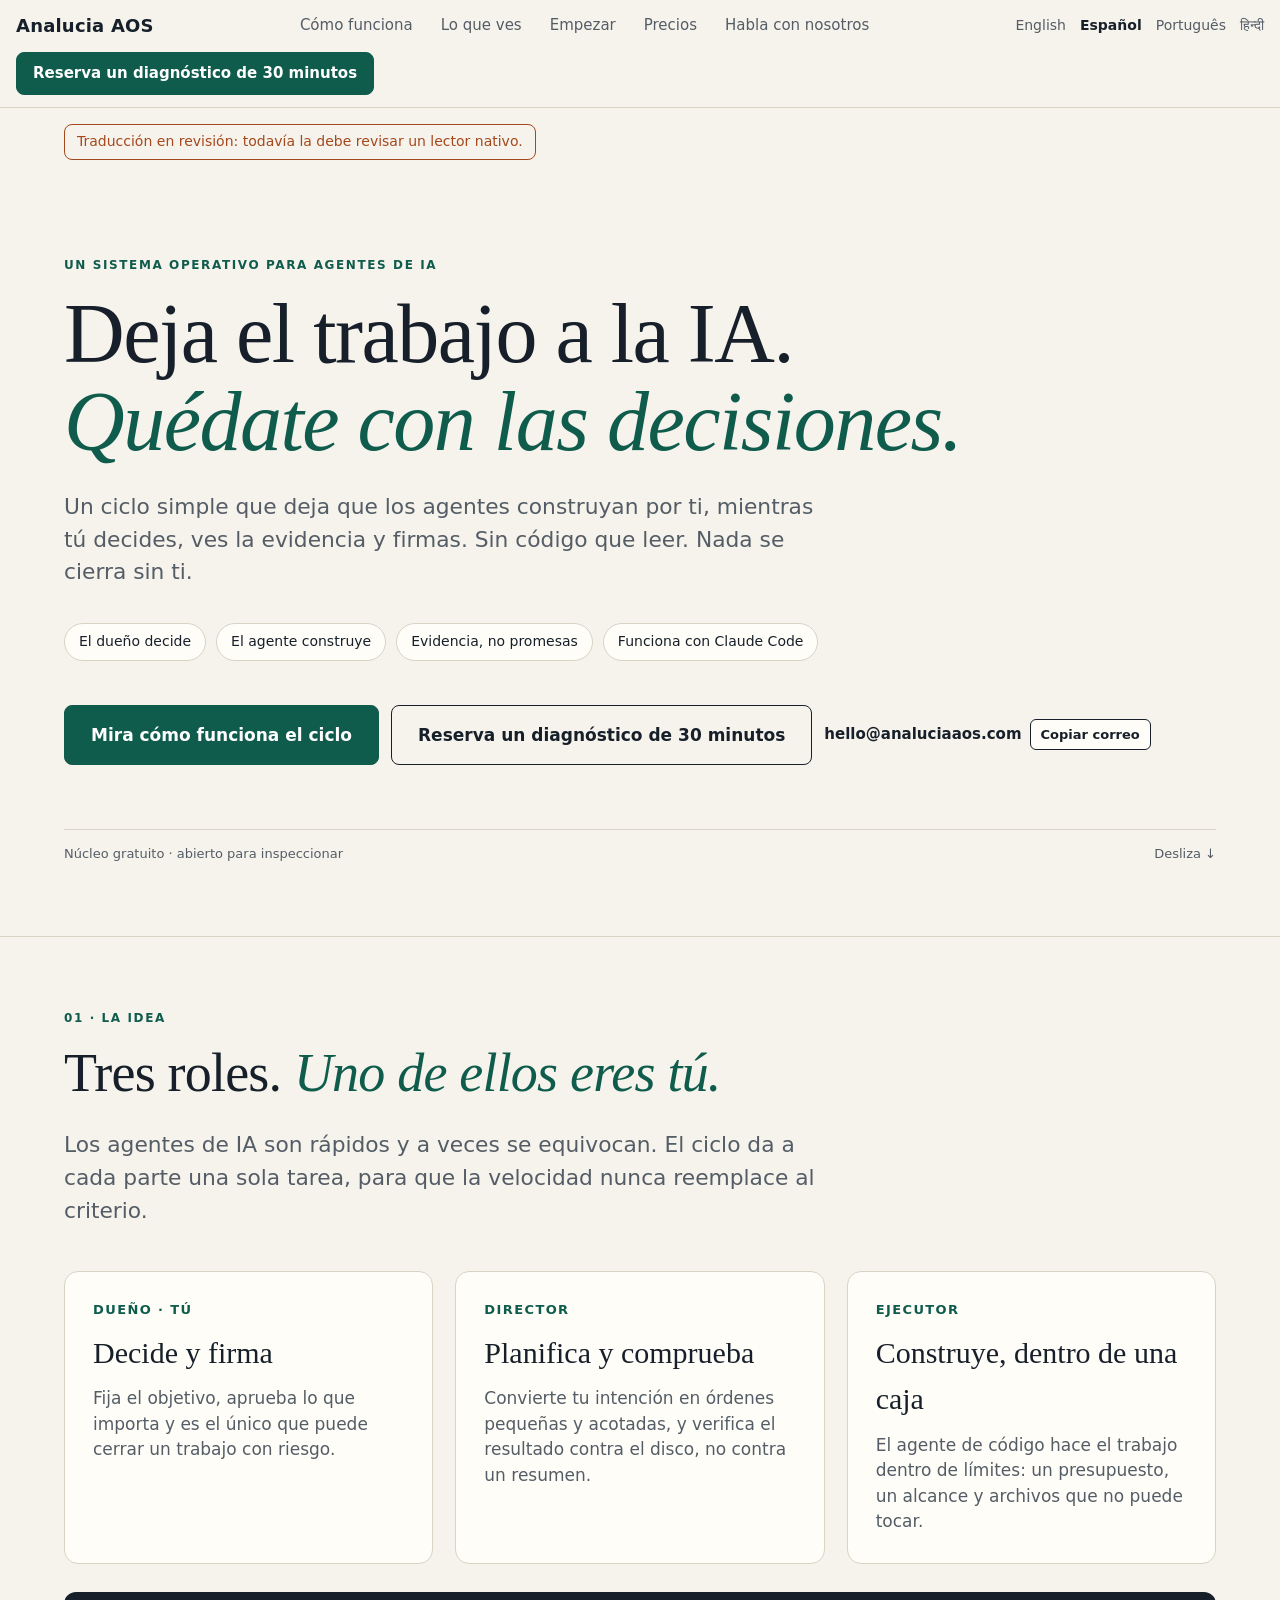
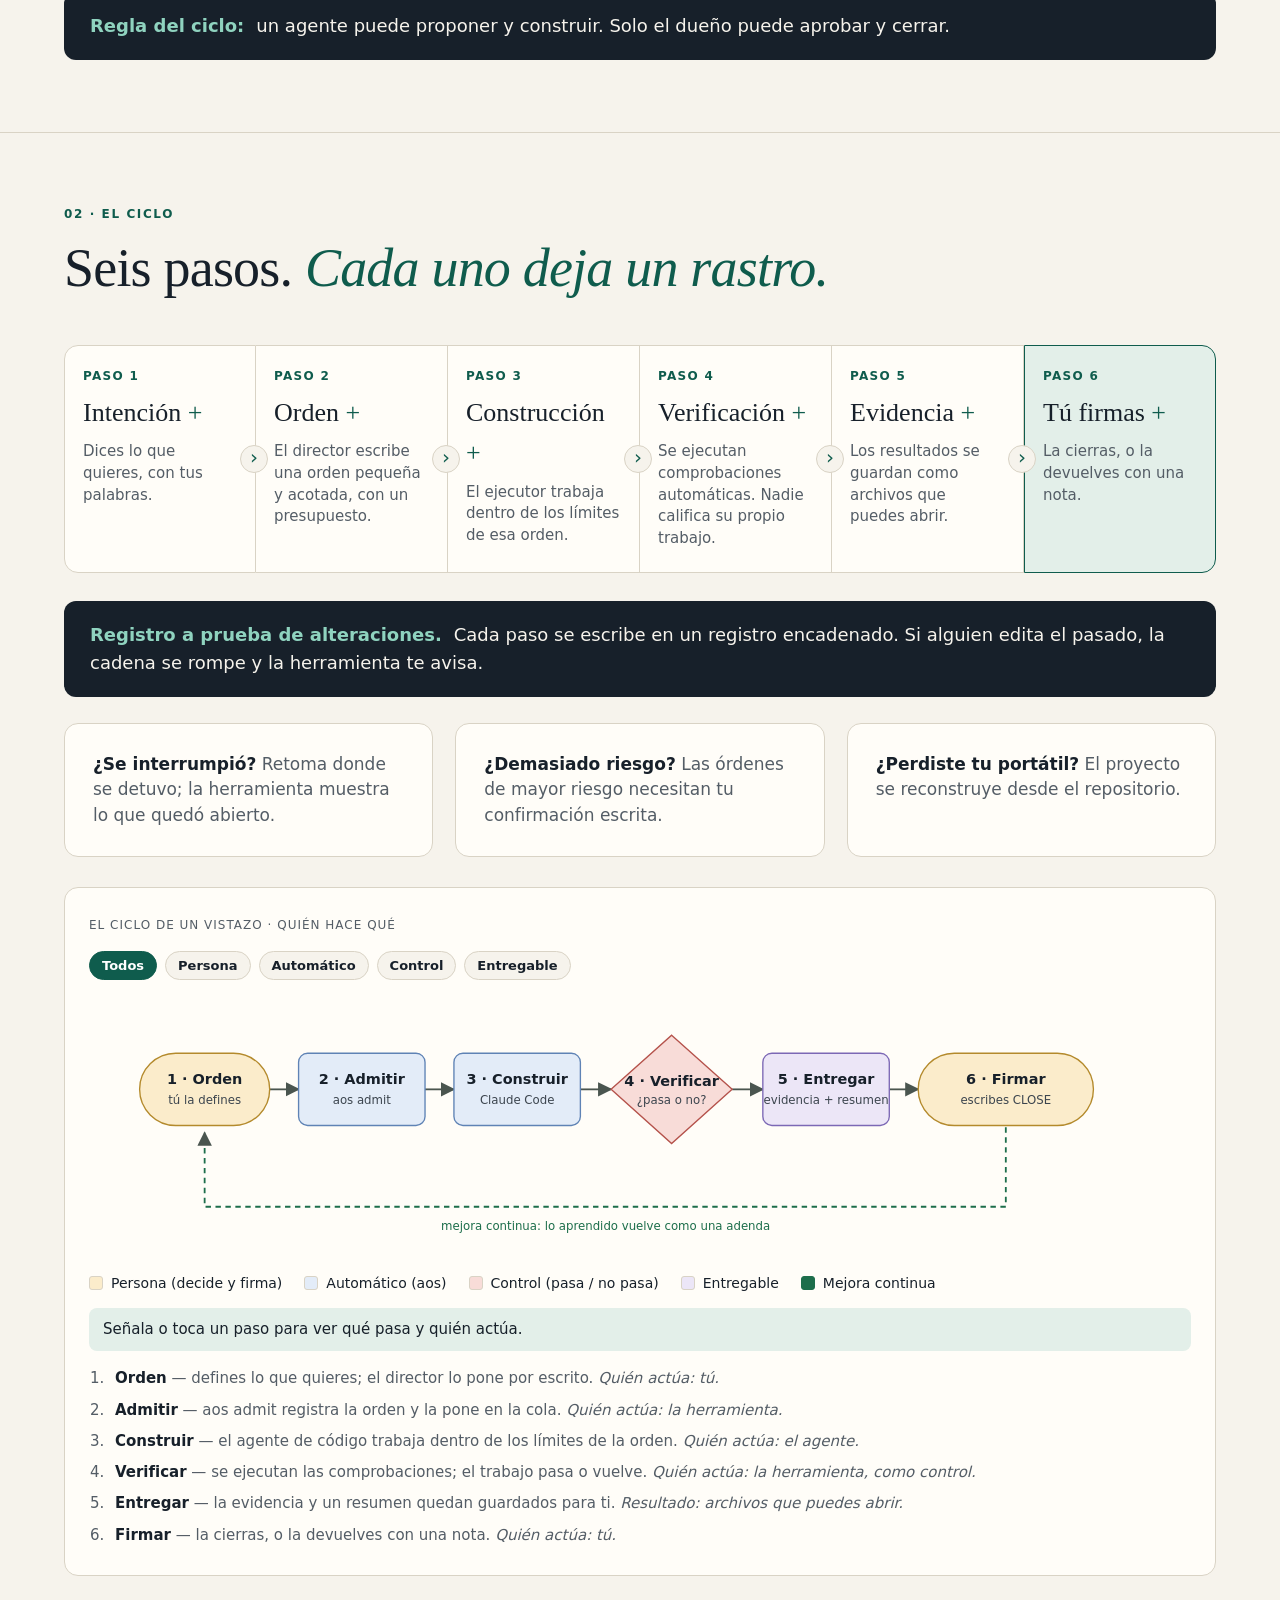
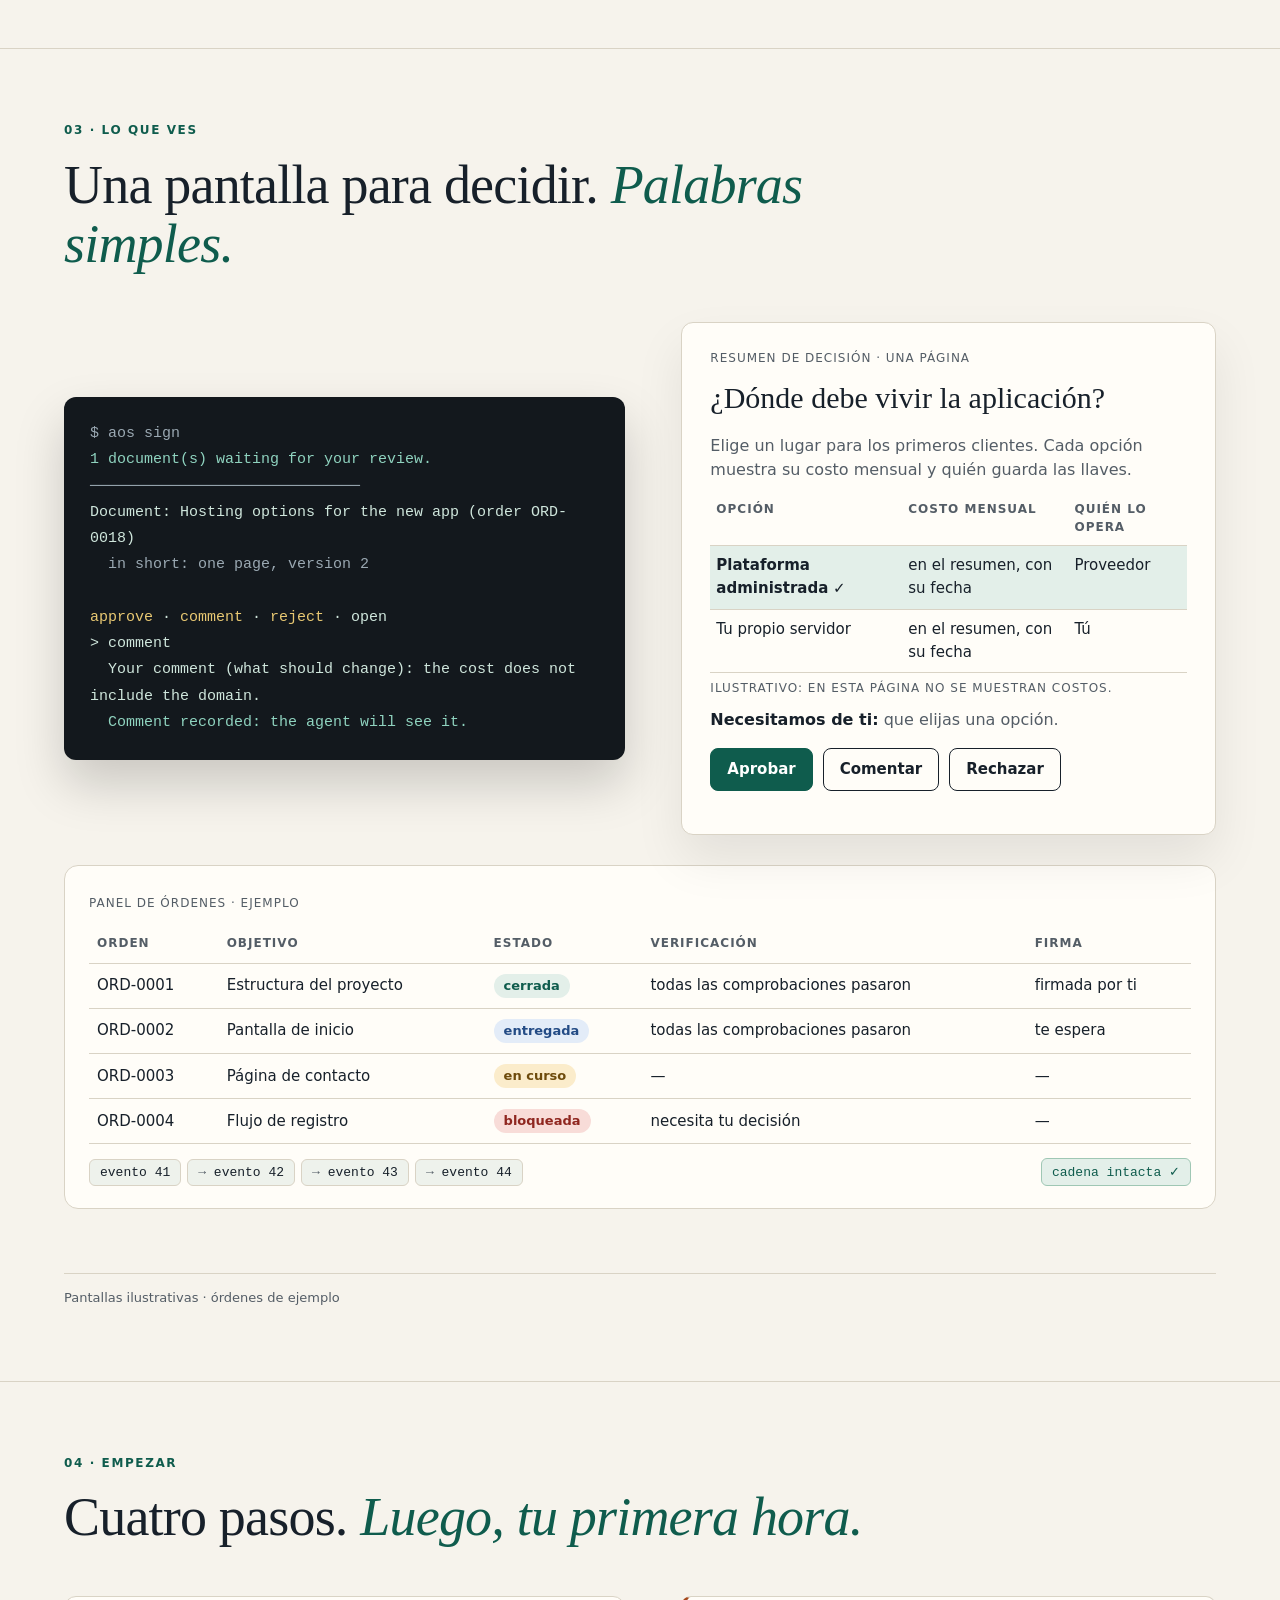
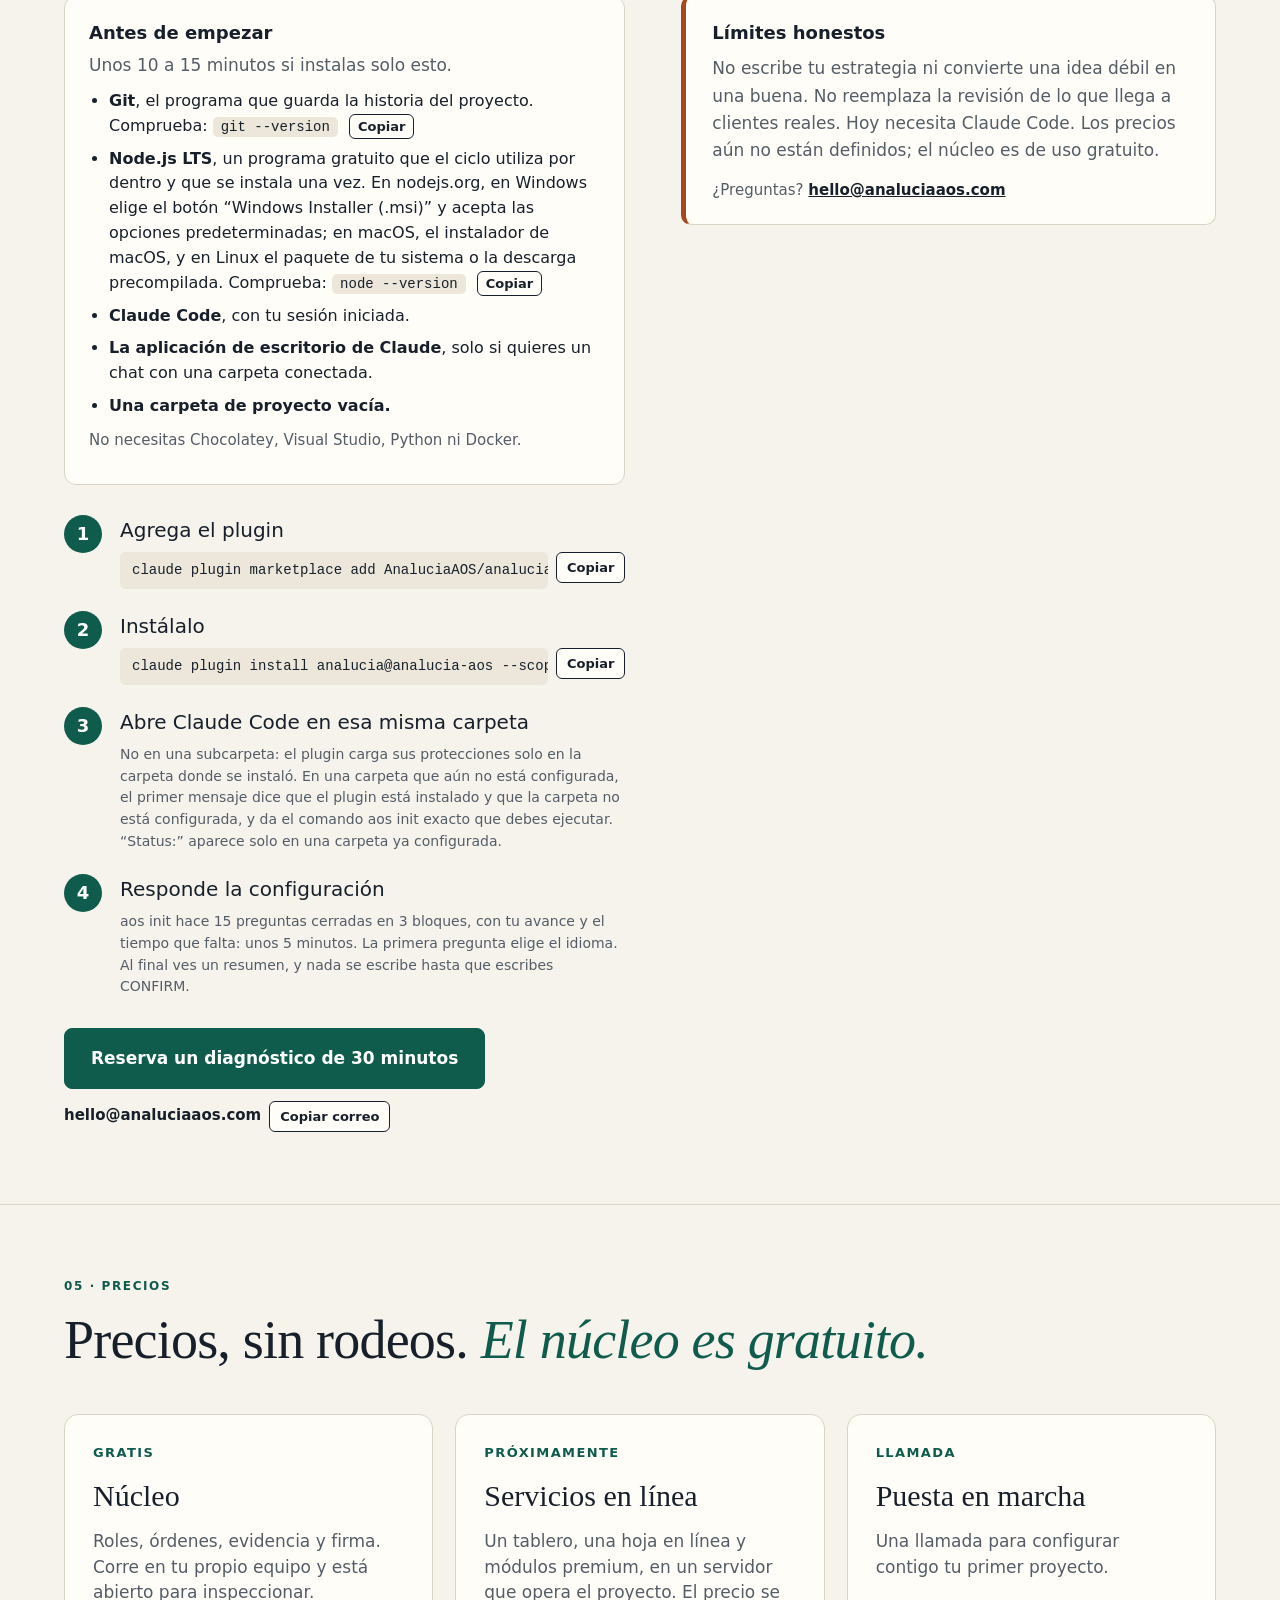
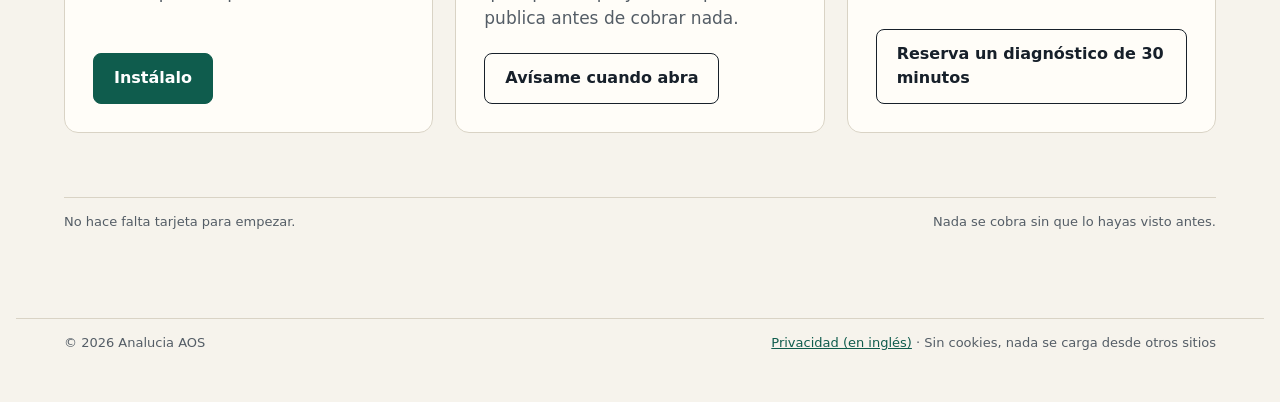
==== site/es/index.html @ d0786ebf "Analucia AOS 0.3.0: first public release" ====
<!doctype html>
<html lang="es" class="no-js">
<head>
<meta charset="utf-8">
<meta name="viewport" content="width=device-width, initial-scale=1">
<title>Deja el trabajo a la IA. Quédate con las decisiones.</title>
<meta name="description" content="Un ciclo simple que deja que los agentes de IA construyan por ti, mientras tú decides, ves la evidencia y firmas. Nada se cierra sin ti.">
<link rel="stylesheet" href="../style.css">
<link rel="alternate" hreflang="en" href="../index.html">
<link rel="alternate" hreflang="es" href="index.html">
<link rel="alternate" hreflang="pt-BR" href="../pt/index.html">
<link rel="alternate" hreflang="hi" href="../hi/index.html">
<link rel="alternate" hreflang="x-default" href="../index.html">
<script>
/* One small inline script (ORD-0026, ORD-0027): progressive enhancement only. No storage, no cookies, no requests. */
/* WhatsApp (ORD-0027 D): the number with its country code, digits only. Empty: WhatsApp is not shown. */
var WHATSAPP_NUMBER = '';
var WA_TEXT = 'Hola, me gustaría hablar sobre un diagnóstico de 30 minutos.';
var WA_ALWAYS = true; /* Spanish page: shown to every reader once a number is set */
document.documentElement.className = 'js';
document.addEventListener('DOMContentLoaded', function () {
  var $ = function (s, r) { return Array.prototype.slice.call((r || document).querySelectorAll(s)); };
  /* B. Copy buttons */
  $('[data-copy]').forEach(function (b) {
    b.hidden = false;
    b.addEventListener('click', function () {
      var code = document.getElementById(b.getAttribute('data-copy'));
      var done = function () {
        var live = document.getElementById('copy-status');
        b.textContent = 'Copiado'; live.textContent = 'Copiado: ' + code.textContent;
        setTimeout(function () { b.textContent = 'Copiar'; }, 2000);
      };
      if (navigator.clipboard && navigator.clipboard.writeText) {
        navigator.clipboard.writeText(code.textContent).then(done, function () { select(code); });
      } else { select(code); }
    });
  });
  /* ORD-0027 A. Copy the contact address */
  $('[data-copy-email]').forEach(function (b) {
    b.hidden = false;
    b.addEventListener('click', function () {
      var addr = document.getElementById(b.getAttribute('data-copy-email'));
      var done = function () {
        b.textContent = 'Copiado'; document.getElementById('copy-status').textContent = 'Copiado: ' + addr.textContent;
        setTimeout(function () { b.textContent = 'Copiar correo'; }, 2000);
      };
      if (navigator.clipboard && navigator.clipboard.writeText) {
        navigator.clipboard.writeText(addr.textContent).then(done, function () { select(addr); });
      } else { select(addr); }
    });
  });
  /* ORD-0027 D. WhatsApp link, only when a number is set (and, here, only for the two time zones checked below) */
  var wa = WHATSAPP_NUMBER.replace(/\D/g, ''), tz = '';
  try { tz = Intl.DateTimeFormat().resolvedOptions().timeZone || ''; } catch (e) { tz = ''; }
  if (wa && (WA_ALWAYS || tz === 'Asia/Kolkata' || tz === 'Asia/Calcutta')) {
    $('[data-contact]').forEach(function (box) {
      var a = document.createElement('a');
      a.className = 'btn o'; a.target = '_blank'; a.rel = 'noopener';
      a.href = 'https://wa.me/' + wa + '?text=' + encodeURIComponent(WA_TEXT);
      a.textContent = 'Hablar por WhatsApp';
      box.appendChild(a);
    });
  }
  function select(el) { var r = document.createRange(); r.selectNodeContents(el); var s = getSelection(); s.removeAllRanges(); s.addRange(r); }
  /* C. Loop steps open their example */
  $('.step-toggle').forEach(function (t) {
    var ex = document.getElementById(t.getAttribute('aria-controls'));
    t.setAttribute('aria-expanded', 'false'); ex.hidden = true;
    t.addEventListener('click', function () {
      var open = t.getAttribute('aria-expanded') !== 'true';
      t.setAttribute('aria-expanded', String(open)); ex.hidden = !open;
    });
  });
  /* D. The nav link of the section in view */
  if ('IntersectionObserver' in window) {
    var links = $('.nav ul a[href^="#"]');
    var io = new IntersectionObserver(function (es) {
      es.forEach(function (e) {
        if (!e.isIntersecting) return;
        links.forEach(function (a) {
          var on = a.getAttribute('href') === '#' + e.target.getAttribute('data-nav');
          a.classList.toggle('is-active', on);
          if (on) a.setAttribute('aria-current', 'true'); else a.removeAttribute('aria-current');
        });
      });
    }, { rootMargin: '-45% 0px -50% 0px' });
    $('[data-nav]').forEach(function (s) { io.observe(s); });
  }
  /* H. The loop diagram: highlight a step, filter by who acts */
  var info = document.getElementById('flow-info');
  var show = function (id) {
    $('[data-step]').forEach(function (n) { n.classList.toggle('is-on', n.getAttribute('data-step') === id); });
    var li = document.querySelector('#flow-list [data-step="' + id + '"]');
    if (li) info.textContent = li.textContent;
  };
  $('.flow [data-step]').forEach(function (g) {
    g.setAttribute('tabindex', '0'); g.setAttribute('role', 'button');
    var id = g.getAttribute('data-step');
    g.addEventListener('mouseenter', function () { show(id); });
    g.addEventListener('focus', function () { show(id); });
    g.addEventListener('click', function () { show(id); });
  });
  $('[data-filter]').forEach(function (b) {
    b.hidden = false;
    b.addEventListener('click', function () {
      var who = b.getAttribute('data-filter');
      $('[data-filter]').forEach(function (x) { x.setAttribute('aria-pressed', String(x === b)); });
      $('[data-actor]').forEach(function (n) { n.classList.toggle('is-dim', who !== 'all' && n.getAttribute('data-actor') !== who); });
    });
  });
});
</script>
</head>
<body>
<a class="skip" href="#main">Saltar al contenido</a>
<header class="topbar">
  <div class="wrap nav">
    <a class="logo" href="#top"><span class="name"></span></a>
    <nav aria-label="Secciones">
      <ul>
        <li><a href="#how">Cómo funciona</a></li>
        <li><a href="#see">Lo que ves</a></li>
        <li><a href="#start">Empezar</a></li>
        <li><a href="#pricing">Precios</a></li>
        <li><a href="#talk">Habla con nosotros</a></li>
      </ul>
    </nav>
    <nav class="langs" aria-label="Idioma">
      <ul>
        <li><a href="../index.html" hreflang="en" lang="en">English</a></li>
        <li><a href="index.html" hreflang="es" lang="es" aria-current="page">Español</a></li>
        <li><a href="../pt/index.html" hreflang="pt-BR" lang="pt-BR">Português</a></li>
        <li><a href="../hi/index.html" hreflang="hi" lang="hi">हिन्दी</a></li>
      </ul>
    </nav>
    <a class="btn btn-sm cta-top" href="mailto:hello@analuciaaos.com?subject=30-minute%20diagnostic">Reserva un diagnóstico de 30 minutos</a>
  </div>
</header>
<p class="wrap transnote" id="translation-note" role="note"><span>Traducción en revisión: todavía la debe revisar un lector nativo.</span></p>

<main id="main">
  <section class="view hero" id="top" data-nav="top" aria-labelledby="h-top">
    <div class="wrap">
      <p class="tag">Un sistema operativo para agentes de IA</p>
      <h1 id="h-top">Deja el trabajo a la IA.<br><em>Quédate con las decisiones.</em></h1>
      <p class="lead">Un ciclo simple que deja que los agentes construyan por ti, mientras tú decides, ves la evidencia y firmas. Sin código que leer. Nada se cierra sin ti.</p>
      <ul class="pills" aria-label="En resumen">
        <li>El dueño decide</li>
        <li>El agente construye</li>
        <li>Evidencia, no promesas</li>
        <li>Funciona con Claude Code</li>
      </ul>
      <div class="actions" data-contact>
        <a class="btn" href="#loop">Mira cómo funciona el ciclo</a>
        <a class="btn o" href="mailto:hello@analuciaaos.com?subject=30-minute%20diagnostic">Reserva un diagnóstico de 30 minutos</a>
        <span class="mailcopy"><span class="addr" id="addr-top">hello@analuciaaos.com</span> <button type="button" class="copy" data-copy-email="addr-top" hidden>Copiar correo</button></span>
      </div>
      <p class="note"><span>Núcleo gratuito · abierto para inspeccionar</span><span aria-hidden="true">Desliza ↓</span></p>
    </div>
  </section>

  <section class="view" id="how" data-nav="how" aria-labelledby="h-how">
    <div class="wrap">
      <p class="tag">01 · La idea</p>
      <h2 id="h-how">Tres roles. <em>Uno de ellos eres tú.</em></h2>
      <p class="lead">Los agentes de IA son rápidos y a veces se equivocan. El ciclo da a cada parte una sola tarea, para que la velocidad nunca reemplace al criterio.</p>
      <ul class="cards">
        <li class="card"><p class="n">Dueño · tú</p><h3>Decide y firma</h3><p>Fija el objetivo, aprueba lo que importa y es el único que puede cerrar un trabajo con riesgo.</p></li>
        <li class="card"><p class="n">Director</p><h3>Planifica y comprueba</h3><p>Convierte tu intención en órdenes pequeñas y acotadas, y verifica el resultado contra el disco, no contra un resumen.</p></li>
        <li class="card"><p class="n">Ejecutor</p><h3>Construye, dentro de una caja</h3><p>El agente de código hace el trabajo dentro de límites: un presupuesto, un alcance y archivos que no puede tocar.</p></li>
      </ul>
      <p class="band"><strong>Regla del ciclo:</strong>un agente puede proponer y construir. Solo el dueño puede aprobar y cerrar.</p>
    </div>
  </section>

  <section class="view" id="loop" data-nav="how" aria-labelledby="h-loop">
    <div class="wrap">
      <p class="tag">02 · El ciclo</p>
      <h2 id="h-loop">Seis pasos. <em>Cada uno deja un rastro.</em></h2>
      <ol class="steps">
        <li><p class="k">Paso 1</p><h3><button class="step-toggle" type="button" aria-controls="ex-1" aria-expanded="true">Intención</button></h3><p>Dices lo que quieres, con tus palabras.</p><p class="example" id="ex-1">Por ejemplo, escribes “agrega una página de contacto”. Por ahora no se necesita nada más de ti.</p></li>
        <li><p class="k">Paso 2</p><h3><button class="step-toggle" type="button" aria-controls="ex-2" aria-expanded="true">Orden</button></h3><p>El director escribe una orden pequeña y acotada, con un presupuesto.</p><p class="example" id="ex-2">La orden indica su presupuesto en minutos e intentos, su nivel de riesgo y las comprobaciones que demostrarán que está hecha.</p></li>
        <li><p class="k">Paso 3</p><h3><button class="step-toggle" type="button" aria-controls="ex-3" aria-expanded="true">Construcción</button></h3><p>El ejecutor trabaja dentro de los límites de esa orden.</p><p class="example" id="ex-3">Si el agente intenta editar una orden o sus comprobaciones, la herramienta bloquea el cambio antes de que ocurra, siempre que el plugin esté activo en la carpeta del proyecto.</p></li>
        <li><p class="k">Paso 4</p><h3><button class="step-toggle" type="button" aria-controls="ex-4" aria-expanded="true">Verificación</button></h3><p>Se ejecutan comprobaciones automáticas. Nadie califica su propio trabajo.</p><p class="example" id="ex-4">Las comprobaciones las escribió el director, no el agente; una orden de riesgo alto las ejecuta dos veces.</p></li>
        <li><p class="k">Paso 5</p><h3><button class="step-toggle" type="button" aria-controls="ex-5" aria-expanded="true">Evidencia</button></h3><p>Los resultados se guardan como archivos que puedes abrir.</p><p class="example" id="ex-5">El informe guarda la salida original de cada comprobación, junto a la orden a la que pertenece.</p></li>
        <li><p class="k">Paso 6</p><h3><button class="step-toggle" type="button" aria-controls="ex-6" aria-expanded="true">Tú firmas</button></h3><p>La cierras, o la devuelves con una nota.</p><p class="example" id="ex-6">Escribes CLOSE para el trabajo que pasó, o comentas un documento; tu nota le llega al agente.</p></li>
      </ol>
      <p class="band"><strong>Registro a prueba de alteraciones.</strong>Cada paso se escribe en un registro encadenado. Si alguien edita el pasado, la cadena se rompe y la herramienta te avisa.</p>
      <ul class="cards small">
        <li class="card"><p><strong>¿Se interrumpió?</strong> Retoma donde se detuvo; la herramienta muestra lo que quedó abierto.</p></li>
        <li class="card"><p><strong>¿Demasiado riesgo?</strong> Las órdenes de mayor riesgo necesitan tu confirmación escrita.</p></li>
        <li class="card"><p><strong>¿Perdiste tu portátil?</strong> El proyecto se reconstruye desde el repositorio.</p></li>
      </ul>

      <figure class="panel" aria-labelledby="flow-title">
        <figcaption><span class="kicker" id="flow-title">El ciclo de un vistazo · quién hace qué</span></figcaption>
        <div class="filters" role="group" aria-label="Mostrar los pasos según quién actúa">
          <button type="button" data-filter="all" aria-pressed="true" hidden>Todos</button>
          <button type="button" data-filter="person" aria-pressed="false" hidden>Persona</button>
          <button type="button" data-filter="auto" aria-pressed="false" hidden>Automático</button>
          <button type="button" data-filter="gate" aria-pressed="false" hidden>Control</button>
          <button type="button" data-filter="deliverable" aria-pressed="false" hidden>Entregable</button>
        </div>
        <div class="flow-scroll">
          <svg class="flow" viewBox="0 0 1220 300" role="img" aria-labelledby="flow-svg-t flow-svg-d" focusable="false">
            <title id="flow-svg-t">El flujo del ciclo</title>
            <desc id="flow-svg-d">Orden, admisión, construcción, verificación, entrega, firma, y un retorno punteado de la firma a la orden para la mejora continua.</desc>
            <defs><marker id="arr" viewBox="0 0 10 10" refX="9" refY="5" markerWidth="8" markerHeight="8" orient="auto"><path d="M0 0L10 5L0 10z" class="ar"/></marker></defs>
            <g class="edges">
              <path d="M200 110H232"/><path d="M372 110H404"/><path d="M544 110H578"/><path d="M712 110H746"/><path d="M886 110H918"/>
              <path class="loopback" d="M1015 152V240H128V158"/>
            </g>
            <g data-step="order" data-actor="person"><rect class="n person" x="56" y="70" width="144" height="80" rx="40"/><text x="128" y="104" class="t">1 · Orden</text><text x="128" y="126" class="s">tú la defines</text></g>
            <g data-step="admit" data-actor="auto"><rect class="n auto" x="232" y="70" width="140" height="80" rx="10"/><text x="302" y="104" class="t">2 · Admitir</text><text x="302" y="126" class="s">aos admit</text></g>
            <g data-step="build" data-actor="auto"><rect class="n auto" x="404" y="70" width="140" height="80" rx="10"/><text x="474" y="104" class="t">3 · Construir</text><text x="474" y="126" class="s">Claude Code</text></g>
            <g data-step="verify" data-actor="gate"><path class="n gate" d="M645 50L712 110L645 170L578 110z"/><text x="645" y="106" class="t">4 · Verificar</text><text x="645" y="126" class="s">¿pasa o no?</text></g>
            <g data-step="deliver" data-actor="deliverable"><rect class="n deliverable" x="746" y="70" width="140" height="80" rx="10"/><text x="816" y="104" class="t">5 · Entregar</text><text x="816" y="126" class="s">evidencia + resumen</text></g>
            <g data-step="sign" data-actor="person"><rect class="n person" x="918" y="70" width="194" height="80" rx="40"/><text x="1015" y="104" class="t">6 · Firmar</text><text x="1015" y="126" class="s">escribes CLOSE</text></g>
            <text x="572" y="266" class="s improve">mejora continua: lo aprendido vuelve como una adenda</text>
          </svg>
        </div>
        <ul class="legend" aria-label="Leyenda">
          <li><i class="sw person"></i>Persona (decide y firma)</li>
          <li><i class="sw auto"></i>Automático (aos)</li>
          <li><i class="sw gate"></i>Control (pasa / no pasa)</li>
          <li><i class="sw deliverable"></i>Entregable</li>
          <li><i class="sw improve"></i>Mejora continua</li>
        </ul>
        <p class="flow-info" id="flow-info" aria-live="polite">Señala o toca un paso para ver qué pasa y quién actúa.</p>
        <ol class="flow-list" id="flow-list">
          <li data-step="order" data-actor="person"><strong>Orden</strong> — defines lo que quieres; el director lo pone por escrito. <em>Quién actúa: tú.</em></li>
          <li data-step="admit" data-actor="auto"><strong>Admitir</strong> — aos admit registra la orden y la pone en la cola. <em>Quién actúa: la herramienta.</em></li>
          <li data-step="build" data-actor="auto"><strong>Construir</strong> — el agente de código trabaja dentro de los límites de la orden. <em>Quién actúa: el agente.</em></li>
          <li data-step="verify" data-actor="gate"><strong>Verificar</strong> — se ejecutan las comprobaciones; el trabajo pasa o vuelve. <em>Quién actúa: la herramienta, como control.</em></li>
          <li data-step="deliver" data-actor="deliverable"><strong>Entregar</strong> — la evidencia y un resumen quedan guardados para ti. <em>Resultado: archivos que puedes abrir.</em></li>
          <li data-step="sign" data-actor="person"><strong>Firmar</strong> — la cierras, o la devuelves con una nota. <em>Quién actúa: tú.</em></li>
        </ol>
      </figure>
    </div>
  </section>

  <section class="view" id="see" data-nav="see" aria-labelledby="h-see">
    <div class="wrap">
      <p class="tag">03 · Lo que ves</p>
      <h2 id="h-see">Una pantalla para decidir. <em>Palabras simples.</em></h2>
      <div class="two">
        <pre class="term" aria-label="Ejemplo de la pantalla de firma en una terminal"><span class="d">$ aos sign</span>
<span class="g">1 document(s) waiting for your review.</span>
<span class="d">──────────────────────────────</span>
Document: Hosting options for the new app (order ORD-0018)
<span class="d">  in short: one page, version 2</span>

<span class="y">approve</span> · <span class="y">comment</span> · <span class="y">reject</span> · open
&gt; comment
  Your comment (what should change): the cost does not include the domain.
<span class="g">  Comment recorded: the agent will see it.</span></pre>
        <div class="doc">
          <p class="kicker">Resumen de decisión · una página</p>
          <h3>¿Dónde debe vivir la aplicación?</h3>
          <p>Elige un lugar para los primeros clientes. Cada opción muestra su costo mensual y quién guarda las llaves.</p>
          <table>
            <caption class="kicker">Ilustrativo: en esta página no se muestran costos.</caption>
            <thead><tr><th scope="col">Opción</th><th scope="col">Costo mensual</th><th scope="col">Quién lo opera</th></tr></thead>
            <tbody>
              <tr class="rec"><td><strong>Plataforma administrada</strong> <span aria-label="recomendada">✓</span></td><td>en el resumen, con su fecha</td><td>Proveedor</td></tr>
              <tr><td>Tu propio servidor</td><td>en el resumen, con su fecha</td><td>Tú</td></tr>
            </tbody>
          </table>
          <p><strong>Necesitamos de ti:</strong> que elijas una opción.</p>
          <ul class="choices" aria-label="Tus opciones"><li class="a">Aprobar</li><li>Comentar</li><li>Rechazar</li></ul>
        </div>
      </div>

      <figure class="panel orders" aria-labelledby="orders-title">
        <figcaption><span class="kicker" id="orders-title">Panel de órdenes · Ejemplo</span></figcaption>
        <div class="table-scroll">
          <table class="orders-table">
            <thead><tr><th scope="col">Orden</th><th scope="col">Objetivo</th><th scope="col">Estado</th><th scope="col">Verificación</th><th scope="col">Firma</th></tr></thead>
            <tbody>
              <tr><td>ORD-0001</td><td>Estructura del proyecto</td><td><span class="st closed">cerrada</span></td><td>todas las comprobaciones pasaron</td><td>firmada por ti</td></tr>
              <tr><td>ORD-0002</td><td>Pantalla de inicio</td><td><span class="st delivered">entregada</span></td><td>todas las comprobaciones pasaron</td><td>te espera</td></tr>
              <tr><td>ORD-0003</td><td>Página de contacto</td><td><span class="st running">en curso</span></td><td>—</td><td>—</td></tr>
              <tr><td>ORD-0004</td><td>Flujo de registro</td><td><span class="st blocked">bloqueada</span></td><td>necesita tu decisión</td><td>—</td></tr>
            </tbody>
          </table>
        </div>
        <div class="chain" aria-label="Cadena de eventos (ejemplo)">
          <ol><li>evento</li><li>evento</li><li>evento</li><li>evento</li></ol>
          <span class="intact">cadena intacta ✓</span>
        </div>
      </figure>
      <p class="note"><span>Pantallas ilustrativas · órdenes de ejemplo</span></p>
    </div>
  </section>

  <section class="view" id="start" data-nav="start" aria-labelledby="h-start">
    <div class="wrap">
      <p class="tag">04 · Empezar</p>
      <h2 id="h-start">Cuatro pasos. <em>Luego, tu primera hora.</em></h2>
      <div class="two" style="align-items:start">
        <div>
          <div class="before" aria-labelledby="h-before">
            <h3 id="h-before">Antes de empezar</h3>
            <p>Unos 10 a 15 minutos si instalas solo esto.</p>
            <ul>
              <li><strong>Git</strong>, el programa que guarda la historia del proyecto. Comprueba: <code id="c-git">git --version</code> <button type="button" class="copy" data-copy="c-git" hidden>Copiar</button></li>
              <li><strong>Node.js LTS</strong>, un programa gratuito que el ciclo utiliza por dentro y que se instala una vez. En nodejs.org, en Windows elige el botón “Windows Installer (.msi)” y acepta las opciones predeterminadas; en macOS, el instalador de macOS, y en Linux el paquete de tu sistema o la descarga precompilada. Comprueba: <code id="c-node">node --version</code> <button type="button" class="copy" data-copy="c-node" hidden>Copiar</button></li>
              <li><strong>Claude Code</strong>, con tu sesión iniciada.</li>
              <li><strong>La aplicación de escritorio de Claude</strong>, solo si quieres un chat con una carpeta conectada.</li>
              <li><strong>Una carpeta de proyecto vacía.</strong></li>
            </ul>
            <p class="small">No necesitas Chocolatey, Visual Studio, Python ni Docker.</p>
          </div>
          <ol class="start">
            <li><div>Agrega el plugin<span class="cmd"><code id="c-add">claude plugin marketplace add AnaluciaAOS/analucia-aos</code><button type="button" class="copy" data-copy="c-add" hidden>Copiar</button></span></div></li>
            <li><div>Instálalo<span class="cmd"><code id="c-install">claude plugin install analucia@analucia-aos --scope project</code><button type="button" class="copy" data-copy="c-install" hidden>Copiar</button></span></div></li>
            <li><div>Abre Claude Code en esa misma carpeta<span class="hint">No en una subcarpeta: el plugin carga sus protecciones solo en la carpeta donde se instaló. En una carpeta que aún no está configurada, el primer mensaje dice que el plugin está instalado y que la carpeta no está configurada, y da el comando aos init exacto que debes ejecutar. “Status:” aparece solo en una carpeta ya configurada.</span></div></li>
            <li><div>Responde la configuración<span class="hint">aos init hace 15 preguntas cerradas en 3 bloques, con tu avance y el tiempo que falta: unos 5 minutos. La primera pregunta elige el idioma. Al final ves un resumen, y nada se escribe hasta que escribes CONFIRM.</span></div></li>
          </ol>
          <p class="sr-only" id="copy-status" aria-live="polite"></p>
          <div class="actions" data-contact style="margin-top:30px"><a class="btn" href="mailto:hello@analuciaaos.com?subject=30-minute%20diagnostic">Reserva un diagnóstico de 30 minutos</a>
            <span class="mailcopy"><span class="addr" id="addr-start">hello@analuciaaos.com</span> <button type="button" class="copy" data-copy-email="addr-start" hidden>Copiar correo</button></span></div>
        </div>
        <aside class="lim" id="talk" data-nav="talk" aria-labelledby="h-lim">
          <h3 id="h-lim">Límites honestos</h3>
          <p>No escribe tu estrategia ni convierte una idea débil en una buena. No reemplaza la revisión de lo que llega a clientes reales. Hoy necesita Claude Code. Los precios aún no están definidos; el núcleo es de uso gratuito.</p>
          <p class="contact">¿Preguntas? <a href="mailto:hello@analuciaaos.com">hello@analuciaaos.com</a></p>
        </aside>
      </div>
    </div>
  </section>
  <section class="view" id="pricing" data-nav="pricing" aria-labelledby="h-pricing">
    <div class="wrap">
      <p class="tag">05 · Precios</p>
      <h2 id="h-pricing">Precios, sin rodeos. <em>El núcleo es gratuito.</em></h2>
      <ul class="cards pricing">
        <li class="card"><p class="n">Gratis</p><h3>Núcleo</h3><p>Roles, órdenes, evidencia y firma. Corre en tu propio equipo y está abierto para inspeccionar.</p><a class="btn" href="#start">Instálalo</a></li>
        <li class="card"><p class="n">Próximamente</p><h3>Servicios en línea</h3><p>Un tablero, una hoja en línea y módulos premium, en un servidor que opera el proyecto. El precio se publica antes de cobrar nada.</p><a class="btn o" href="mailto:hello@analuciaaos.com?subject=Online%20services">Avísame cuando abra</a></li>
        <li class="card"><p class="n">Llamada</p><h3>Puesta en marcha</h3><p>Una llamada para configurar contigo tu primer proyecto.</p><a class="btn o" href="mailto:hello@analuciaaos.com?subject=30-minute%20diagnostic">Reserva un diagnóstico de 30 minutos</a></li>
      </ul>
      <p class="note"><span>No hace falta tarjeta para empezar.</span><span>Nada se cobra sin que lo hayas visto antes.</span></p>
    </div>
  </section>
</main>

<footer>
  <div class="wrap">
    <span>© 2026 <span class="name"></span></span>
    <span><a href="../privacy.html" hreflang="en">Privacidad (en inglés)</a> · Sin cookies, nada se carga desde otros sitios</span>
  </div>
</footer>

<div class="cta-bar"><a class="btn" href="mailto:hello@analuciaaos.com?subject=30-minute%20diagnostic">Reserva un diagnóstico de 30 minutos</a></div>
</body>
</html>
---- site/style.css ----
/* The product name lives only here: change --product-name and every page follows (the display name, ORD-0026). */
:root {
  --product-name: "Analucia AOS";
  --bg: #f6f3ec;
  --ink: #17202a;
  --mut: #545d66;
  --line: #d9d3c5;
  --acc: #0f5c4d;
  --accbg: #e3efe9;
  --card: #fffdf8;
  --warn: #a5481c;
  --term: #13181d;
  --serif: "Iowan Old Style", "Palatino Linotype", Palatino, Georgia, "Times New Roman", serif;
  --sans: system-ui, -apple-system, "Segoe UI", Roboto, "Helvetica Neue", Arial, sans-serif;
  --mono: ui-monospace, "Cascadia Mono", "SF Mono", Consolas, "Liberation Mono", monospace;
  color-scheme: light;
}
.name::before { content: var(--product-name); }

* { box-sizing: border-box; }
html { scroll-behavior: smooth; -webkit-text-size-adjust: 100%; }
body { margin: 0; background: var(--bg); color: var(--ink); font: 17px/1.55 var(--sans); }
a { color: var(--acc); }
a:focus-visible, .btn:focus-visible { outline: 3px solid var(--acc); outline-offset: 3px; border-radius: 4px; }
.skip { position: absolute; left: -999px; top: 8px; background: var(--ink); color: #fff; padding: 8px 14px; border-radius: 6px; z-index: 10; }
.skip:focus { left: 16px; }

.wrap { max-width: 1248px; margin: 0 auto; padding: 0 16px; }
@media (min-width: 900px) { .wrap { padding: 0 48px; } }
@media (min-width: 1300px) { .wrap { padding: 0; } }

/* Navigation */
.nav { display: flex; justify-content: space-between; align-items: center; flex-wrap: wrap; gap: 12px 28px; padding: 24px 0 0; font-size: 15px; }
.logo { font-weight: 700; font-size: 18px; letter-spacing: .2px; color: var(--ink); text-decoration: none; }

.nav ul { list-style: none; margin: 0; padding: 0; display: flex; flex-wrap: wrap; gap: 6px 28px; }
.nav ul a { color: var(--mut); text-decoration: none; }
.nav ul a:hover { color: var(--ink); text-decoration: underline; }

/* Views */
.view { padding: 72px 0; border-bottom: 1px solid var(--line); }
.view:last-of-type { border-bottom: 0; }
.hero { padding: 96px 0 72px; }
.tag { display: block; font-size: 12px; letter-spacing: 1.6px; text-transform: uppercase; color: var(--acc); font-weight: 700; margin: 0 0 16px; }
h1, h2, h3, h4 { font-family: var(--serif); font-weight: 400; margin: 0; }
h1 { font-size: clamp(44px, 6.6vw, 84px); line-height: 1.04; letter-spacing: -1.5px; }
h2 { font-size: clamp(34px, 4.4vw, 54px); line-height: 1.1; letter-spacing: -.8px; max-width: 900px; }
h1 em, h2 em { color: var(--acc); }
.lead { font-size: clamp(18px, 1.7vw, 22px); line-height: 1.5; color: var(--mut); max-width: 760px; margin: 26px 0 0; }

.pills { list-style: none; padding: 0; margin: 34px 0 0; display: flex; flex-wrap: wrap; gap: 10px; }
.pills li { font-size: 14px; border: 1px solid var(--line); padding: 7px 14px; border-radius: 99px; background: var(--card); }

.actions { display: flex; flex-wrap: wrap; gap: 12px; margin-top: 44px; }
.btn { display: inline-block; background: var(--acc); color: #fff; padding: 16px 26px; border-radius: 8px; font-size: 17px; font-weight: 600; text-decoration: none; border: 1.5px solid var(--acc); }
.btn:hover { background: #0b4a3e; }
.btn.o { background: transparent; color: var(--ink); border-color: var(--ink); }
.btn.o:hover { background: var(--card); }
.note { margin: 64px 0 0; padding-top: 14px; border-top: 1px solid var(--line); font-size: 13px; color: var(--mut); display: flex; justify-content: space-between; gap: 12px; }

/* Cards */
.cards { list-style: none; padding: 0; display: grid; gap: 22px; margin: 44px 0 0; grid-template-columns: 1fr; }
@media (min-width: 900px) { .cards { grid-template-columns: repeat(3, 1fr); } }
.card { background: var(--card); border: 1px solid var(--line); border-radius: 14px; padding: 28px; }
.card .n { font-size: 13px; color: var(--acc); font-weight: 700; letter-spacing: 1.4px; text-transform: uppercase; margin: 0; }
.card h3 { font-size: 30px; margin: 10px 0; }
.card p { font-size: 17px; line-height: 1.5; color: var(--mut); margin: 0; }
.card p strong { color: var(--ink); }
.cards.small { margin-top: 26px; }
/* ORD-0032 C: the pricing cards, each with its button at the bottom; no figure on the cards. */
.cards.pricing .card { display: flex; flex-direction: column; align-items: flex-start; gap: 0; }
.cards.pricing .card > p:not(.n) { margin-bottom: 22px; }
.cards.pricing .card .btn { margin-top: auto; font-size: 16px; padding: 12px 20px; }

.band { margin: 28px 0 0; background: var(--ink); color: #f6f3ec; border-radius: 12px; padding: 20px 26px; font-size: 18px; }
.band strong { color: #8fd3bf; margin-right: 12px; }

/* The six steps */
.steps { list-style: none; padding: 0; margin: 46px 0 0; display: grid; grid-template-columns: 1fr; gap: 10px; }
.steps li { background: var(--card); border: 1px solid var(--line); border-radius: 14px; padding: 22px 18px; }
.steps li:last-child { background: var(--accbg); border-color: var(--acc); }
.steps .k { font-size: 12px; color: var(--acc); font-weight: 700; letter-spacing: 1.3px; text-transform: uppercase; margin: 0; }
.steps h3 { font-size: 26px; margin: 8px 0; }
.steps p { font-size: 15px; line-height: 1.45; color: var(--mut); margin: 0; }
@media (min-width: 1000px) {
  .steps { grid-template-columns: repeat(6, 1fr); gap: 0; }
  .steps li { border-radius: 0; position: relative; }
  .steps li + li { border-left: 0; }
  .steps li:first-child { border-radius: 14px 0 0 14px; }
  .steps li:last-child { border-radius: 0 14px 14px 0; border-left: 1px solid var(--acc); }
  .steps li:not(:last-child)::after {
    content: "›"; position: absolute; right: -13px; top: 50%; transform: translateY(-50%); width: 26px; height: 26px;
    border-radius: 50%; border: 1px solid var(--line); background: var(--bg); color: var(--acc); text-align: center;
    line-height: 23px; font-size: 20px; z-index: 2;
  }
}

/* What you see */
.two { display: grid; grid-template-columns: 1fr; gap: 40px; margin-top: 48px; align-items: center; }
@media (min-width: 1000px) { .two { grid-template-columns: 1.05fr 1fr; gap: 56px; } }
.term { background: var(--term); color: #cfe6dc; border-radius: 12px; padding: 24px 26px; font: 15px/1.75 var(--mono); box-shadow: 0 24px 50px rgba(0, 0, 0, .18); margin: 0; white-space: pre-wrap; word-break: break-word; overflow-x: auto; }
.term .d { color: #9aa8b2; }
.term .g { color: #8fd3bf; }
.term .y { color: #e8c872; }
.doc { background: var(--card); border: 1px solid var(--line); border-radius: 12px; padding: 26px 28px; box-shadow: 0 24px 50px rgba(0, 0, 0, .08); }
.doc .kicker { font-size: 12px; color: var(--mut); letter-spacing: 1px; text-transform: uppercase; margin: 0; }
.doc h3 { font-size: 30px; margin: 8px 0 12px; }
.doc p { font-size: 16px; color: var(--mut); line-height: 1.5; margin: 0 0 8px; }
.doc p strong { color: var(--ink); }
.doc table { width: 100%; border-collapse: collapse; font-size: 15px; margin: 10px 0; }
.doc th, .doc td { border-bottom: 1px solid var(--line); padding: 8px 6px; text-align: left; vertical-align: top; }
.doc th { font-size: 12px; color: var(--mut); letter-spacing: 1px; text-transform: uppercase; font-weight: 600; }
.doc tr.rec td { background: var(--accbg); }
.choices { display: flex; flex-wrap: wrap; gap: 10px; margin-top: 16px; padding: 0; list-style: none; }
.choices li { padding: 9px 16px; border-radius: 8px; font-size: 15px; font-weight: 600; border: 1.5px solid var(--ink); }
.choices li.a { background: var(--acc); border-color: var(--acc); color: #fff; }

/* Get started */
.start { list-style: none; padding: 0; margin: 0; counter-reset: s; }
.start li { counter-increment: s; display: flex; gap: 18px; align-items: flex-start; margin-bottom: 22px; font-size: 20px; }
.start li::before { content: counter(s); flex: none; width: 38px; height: 38px; border-radius: 50%; background: var(--acc); color: #fff; text-align: center; line-height: 38px; font-weight: 700; font-size: 18px; }
.start li > div { min-width: 0; }
.start code { display: block; margin-top: 6px; font: 14px/1.5 var(--mono); background: #ece7da; padding: 8px 12px; border-radius: 6px; color: var(--ink); white-space: pre; overflow-x: auto; }
.start .hint { display: block; font-size: 14px; color: var(--mut); margin-top: 6px; }
.lim { background: var(--card); border: 1px solid var(--line); border-left: 5px solid var(--warn); border-radius: 10px; padding: 22px 26px; font-size: 17px; line-height: 1.6; color: var(--mut); }
.lim h3 { font-family: var(--sans); font-weight: 700; color: var(--ink); font-size: 18px; margin: 0 0 8px; }
.lim p { margin: 0; }
.lim .contact { margin-top: 14px; font-size: 15px; }
.lim .contact a { font-weight: 700; color: var(--ink); }

/* Footer */
footer { padding: 14px 0 48px; }
footer .wrap { border-top: 1px solid var(--line); padding-top: 14px; display: flex; flex-wrap: wrap; justify-content: space-between; gap: 8px 24px; font-size: 13px; color: var(--mut); }
@media (min-width: 1300px) { footer .wrap { padding-top: 14px; } }

/* Privacy page */
.page { max-width: 760px; padding-bottom: 64px; }
.page h1 { font-size: clamp(36px, 5vw, 54px); margin-top: 48px; }
.page h2 { font-size: 28px; margin-top: 36px; }
.page p, .page li { color: var(--mut); }
.draftnote { display: inline-block; margin-top: 24px; padding: 8px 14px; border: 1px solid var(--warn); color: var(--warn); border-radius: 8px; font-size: 14px; font-weight: 600; }

/* ---------- ORD-0026: launch polish ---------- */
[hidden] { display: none !important; }
.sr-only { position: absolute; width: 1px; height: 1px; overflow: hidden; clip: rect(0 0 0 0); white-space: nowrap; }
.small { font-size: 15px; color: var(--mut); }

/* A. The primary action always in reach: a compact sticky header on desktop, a bottom bar on narrow screens. */
.topbar { background: var(--bg); }
.btn-sm { padding: 9px 16px; font-size: 15px; }
.cta-top { display: none; }
.nav ul a.is-active { color: var(--ink); font-weight: 600; text-decoration: underline; text-underline-offset: 6px; text-decoration-color: var(--acc); }
@media (min-width: 900px) {
  .topbar { position: sticky; top: 0; z-index: 20; border-bottom: 1px solid var(--line); background: rgba(246, 243, 236, .96); }
  .topbar .nav { padding: 12px 0; }
  .cta-top { display: inline-block; }
  .view { scroll-margin-top: 72px; }
  .cta-bar { display: none; }
}
@media (max-width: 899px) {
  .cta-bar { position: fixed; left: 0; right: 0; bottom: 0; z-index: 20; padding: 10px 16px; background: rgba(246, 243, 236, .97); border-top: 1px solid var(--line); }
  .cta-bar .btn { display: block; text-align: center; }
  body { padding-bottom: 84px; } /* the bar never covers the content or the footer */
}

/* E. Subtle motion, off under prefers-reduced-motion. */
.btn, .card, .copy, .filters button, .step-toggle, .flow [data-step] .n, .flow-list li, [data-actor] { transition: background-color .15s ease, border-color .15s ease, box-shadow .15s ease, transform .15s ease, opacity .15s ease; }
.card:hover { border-color: var(--acc); box-shadow: 0 8px 24px rgba(0, 0, 0, .06); }
.btn:hover { transform: translateY(-1px); }
@media (prefers-reduced-motion: reduce) {
  html { scroll-behavior: auto; }
  *, *::before, *::after { transition: none !important; animation: none !important; }
  .btn:hover { transform: none; }
}

/* B. Copy buttons (shown by the script; without it the commands are plain text to select). */
.cmd { display: flex; gap: 8px; align-items: flex-start; margin-top: 6px; }
.cmd code { margin-top: 0; flex: 1; min-width: 0; }
.copy { font: 600 13px/1 var(--sans); padding: 8px 10px; border-radius: 6px; border: 1.5px solid var(--ink); background: var(--card); color: var(--ink); cursor: pointer; }
.copy:hover { background: var(--accbg); }
.copy:focus-visible, .step-toggle:focus-visible, .filters button:focus-visible, .flow [data-step]:focus-visible { outline: 3px solid var(--acc); outline-offset: 3px; }

/* C. Loop steps open a short example. Without the script every example is open. */
.step-toggle { font: inherit; color: inherit; background: none; border: 0; padding: 0; cursor: pointer; text-align: left; }
.js .step-toggle::after { content: " +"; color: var(--acc); }
.js .step-toggle[aria-expanded="true"]::after { content: " −"; }
.steps .example { margin-top: 10px; padding-top: 10px; border-top: 1px dashed var(--line); color: var(--ink); }

/* G. Before you start. */
.before { background: var(--card); border: 1px solid var(--line); border-radius: 12px; padding: 22px 24px; margin-bottom: 30px; }
.before h3 { font-family: var(--sans); font-weight: 700; font-size: 18px; margin: 0 0 6px; }
.before p { margin: 0 0 10px; color: var(--mut); }
.before ul { margin: 0 0 10px; padding-left: 20px; }
.before li { margin: 8px 0; font-size: 16px; }
.before code { font: 14px/1.5 var(--mono); background: #ece7da; padding: 2px 8px; border-radius: 5px; }
.before .copy { margin-left: 6px; padding: 5px 8px; }

/* H. The loop diagram and the sample orders panel (original design). */
.panel { background: var(--card); border: 1px solid var(--line); border-radius: 14px; padding: 22px 24px; margin: 30px 0 0; }
.panel .kicker, .doc .kicker { font-size: 12px; color: var(--mut); letter-spacing: 1px; text-transform: uppercase; margin: 0; }
.filters { display: flex; flex-wrap: wrap; gap: 8px; margin: 14px 0 0; }
.filters button { font: 600 13px/1 var(--sans); padding: 7px 12px; border-radius: 99px; border: 1px solid var(--line); background: var(--bg); color: var(--ink); cursor: pointer; }
.filters button[aria-pressed="true"] { background: var(--acc); border-color: var(--acc); color: #fff; }
.flow-scroll { overflow-x: auto; margin-top: 10px; }
.flow { display: block; width: 100%; min-width: 760px; height: auto; }
.flow .n { stroke-width: 1.5; }
.flow .person { fill: #fbeccb; stroke: #b48a2c; }
.flow .auto { fill: #e3ecf8; stroke: #5f83b5; }
.flow .gate { fill: #f8dcd8; stroke: #b5524b; }
.flow .deliverable { fill: #ece6f7; stroke: #7c68b5; }
.flow .t { font: 700 16px var(--sans); fill: #17202a; text-anchor: middle; }
.flow .s { font: 13px var(--sans); fill: #3c454e; text-anchor: middle; }
.flow .improve { fill: #1d6e4b; }
.flow .edges path { fill: none; stroke: #4a554f; stroke-width: 2; marker-end: url(#arr); }
.flow .edges .loopback { stroke: #1d6e4b; stroke-dasharray: 6 5; }
.flow .ar { fill: #4a554f; }
.flow [data-step] { cursor: pointer; }
.flow [data-step].is-on .n { stroke-width: 3.5; }
.is-dim { opacity: .28; }
.legend { list-style: none; padding: 0; margin: 12px 0 0; display: flex; flex-wrap: wrap; gap: 8px 22px; font-size: 14px; }
.legend .sw { display: inline-block; width: 14px; height: 14px; border-radius: 3px; margin-right: 8px; vertical-align: -2px; border: 1px solid var(--line); }
.sw.person { background: #fbeccb; }
.sw.auto { background: #e3ecf8; }
.sw.gate { background: #f8dcd8; }
.sw.deliverable { background: #ece6f7; }
.sw.improve { background: #1d6e4b; border-color: #1d6e4b; }
.flow-info { margin: 14px 0 0; padding: 10px 14px; border-radius: 8px; background: var(--accbg); color: var(--ink); font-size: 15px; }
.flow-list { margin: 14px 0 0; padding-left: 20px; font-size: 15px; color: var(--mut); }
.flow-list li { margin: 4px 0; border-radius: 6px; padding: 2px 6px; }
.flow-list li strong { color: var(--ink); }
.flow-list li.is-on { background: var(--accbg); }

.table-scroll { overflow-x: auto; }
.orders-table { width: 100%; min-width: 620px; border-collapse: collapse; font-size: 15px; margin-top: 10px; }
.orders-table th, .orders-table td { border-bottom: 1px solid var(--line); padding: 10px 8px; text-align: left; }
.orders-table th { font-size: 12px; color: var(--mut); letter-spacing: 1px; text-transform: uppercase; font-weight: 600; }
.st { display: inline-block; font-size: 13px; font-weight: 600; padding: 2px 10px; border-radius: 99px; }
.st.closed { background: #e3efe9; color: #0f5c4d; }
.st.delivered { background: #e3ecf8; color: #234b85; }
.st.running { background: #fbeccb; color: #6e4b0c; }
.st.blocked { background: #f8dcd8; color: #8f261f; }
.chain { display: flex; flex-wrap: wrap; justify-content: space-between; align-items: center; gap: 10px; margin-top: 14px; }
.chain ol { list-style: none; padding: 0; margin: 0; display: flex; flex-wrap: wrap; gap: 6px; }
.chain li { font: 13px var(--mono); padding: 5px 10px; border: 1px solid var(--line); border-radius: 6px; background: #eef2ec; color: var(--ink); }
.chain li + li::before { content: "→ "; color: var(--mut); }
.intact { font: 13px var(--mono); padding: 5px 10px; border: 1px solid #9fc7b4; border-radius: 6px; background: var(--accbg); color: #0f5c4d; }
.doc table caption { caption-side: bottom; text-align: left; padding-top: 6px; }

/* ---------- ORD-0027: contact, fixes, languages ---------- */
/* A. The contact address as plain text, with a Copy email button next to the diagnostic button. */
.mailcopy { display: inline-flex; flex-wrap: wrap; align-items: center; gap: 8px; font-size: 15px; color: var(--ink); }
.mailcopy .addr { font-weight: 600; user-select: all; }

/* B. A command never breaks inside a word: it stays on one line and scrolls inside its own box. */
.before code { white-space: nowrap; }
.two > * { min-width: 0; } /* a one-line command scrolls in its box instead of widening the column */
/* B. Numbered sample events in the chain strip, counted by CSS (the same on every language page). */
.chain ol { counter-reset: ev 40; }
.chain li { counter-increment: ev; }
.chain li::after { content: " " counter(ev); }

/* C. The language selector (plain links) and the notice of a translation under review. */
.nav .langs ul { gap: 4px 14px; font-size: 14px; }
.nav .langs a[aria-current] { color: var(--ink); font-weight: 600; }
.langs a:lang(hi) { font-family: "Noto Sans Devanagari", "Nirmala UI", "Mangal", sans-serif; }
.transnote { margin: 16px auto 0; font-size: 14px; color: var(--warn); }
.transnote span { display: inline-block; padding: 6px 12px; border: 1px solid var(--warn); border-radius: 8px; }
/* C. Hindi: system Devanagari fonts only, no letter-spacing (it breaks the joined letters), taller lines so marks never clip. */
html:lang(hi) { --serif: "Noto Sans Devanagari", "Nirmala UI", "Mangal", sans-serif; --sans: "Noto Sans Devanagari", "Nirmala UI", "Mangal", sans-serif; }
html:lang(hi) body * { letter-spacing: normal !important; }
html:lang(hi) h1 { line-height: 1.3; }
html:lang(hi) h2 { line-height: 1.35; }
html:lang(hi) .card h3, html:lang(hi) .steps h3, html:lang(hi) .doc h3 { line-height: 1.4; }
html:lang(hi) .copy, html:lang(hi) .filters button { line-height: 1.4; }
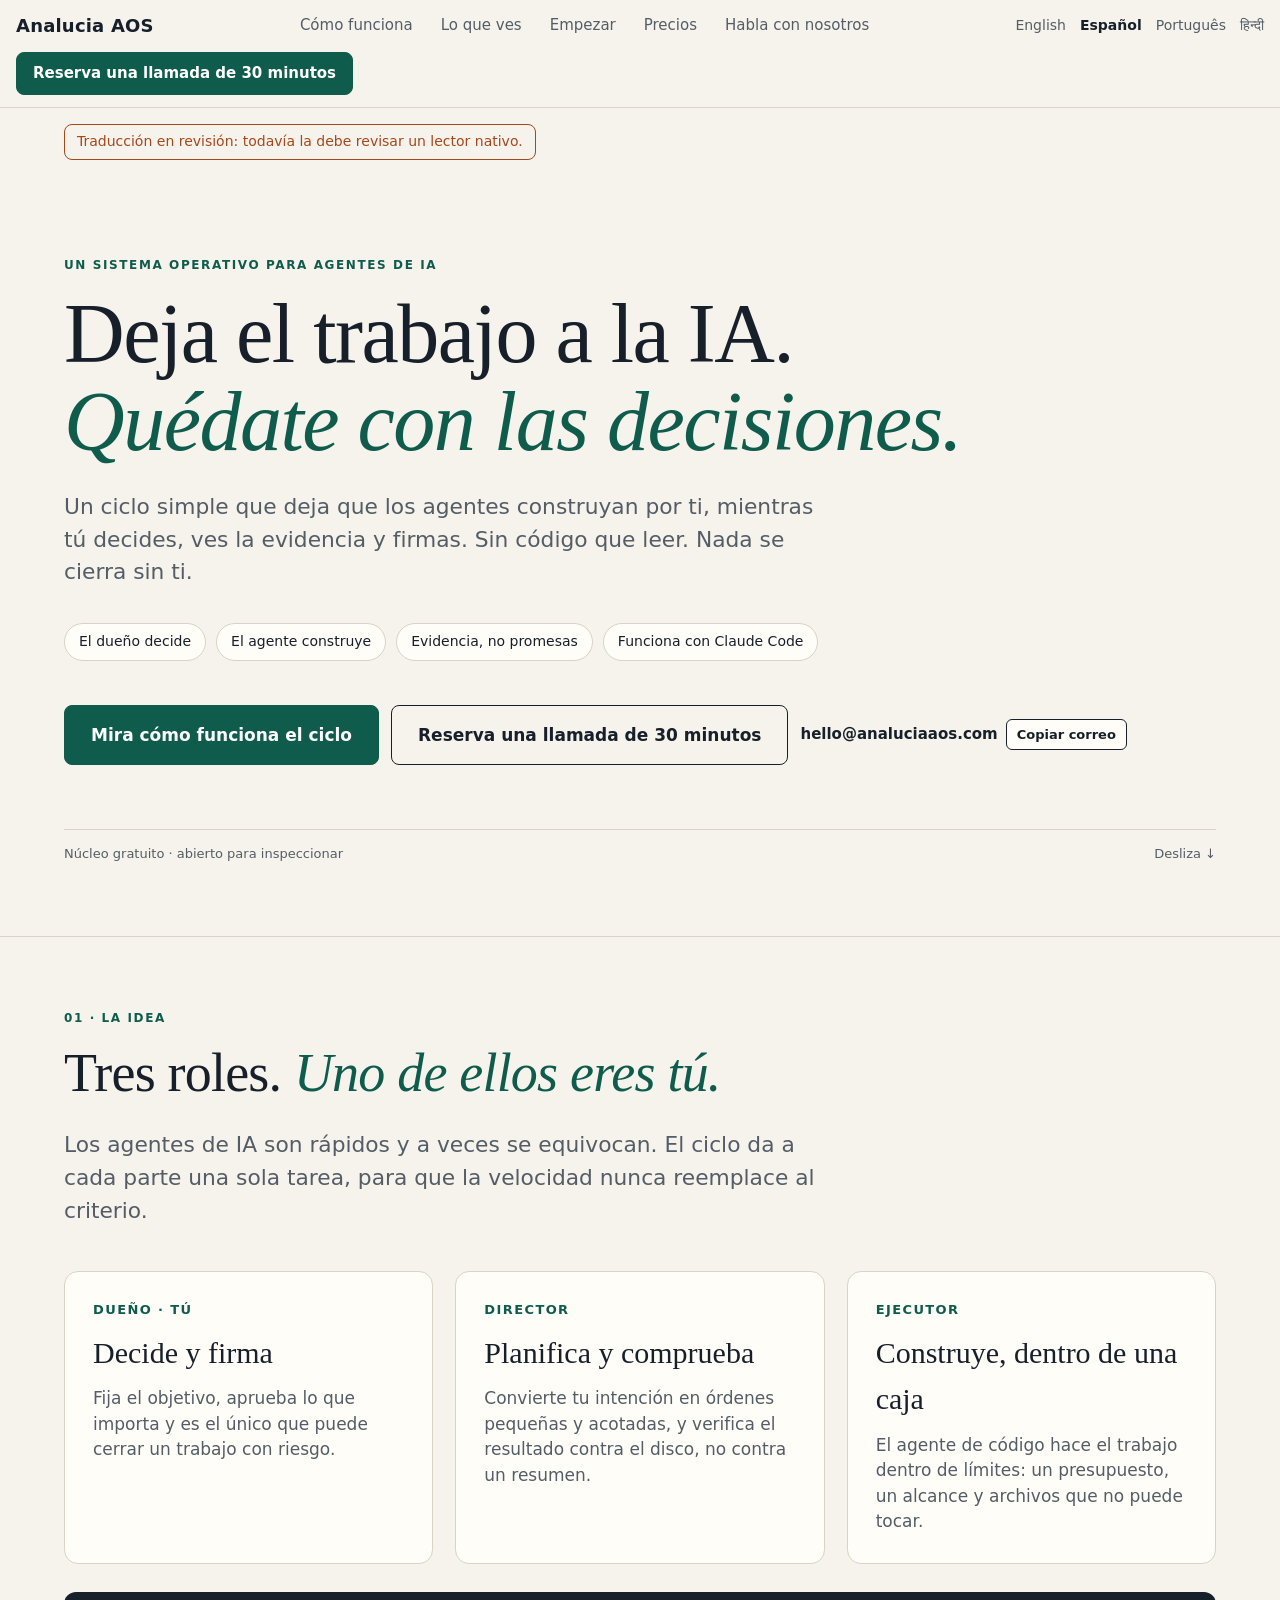
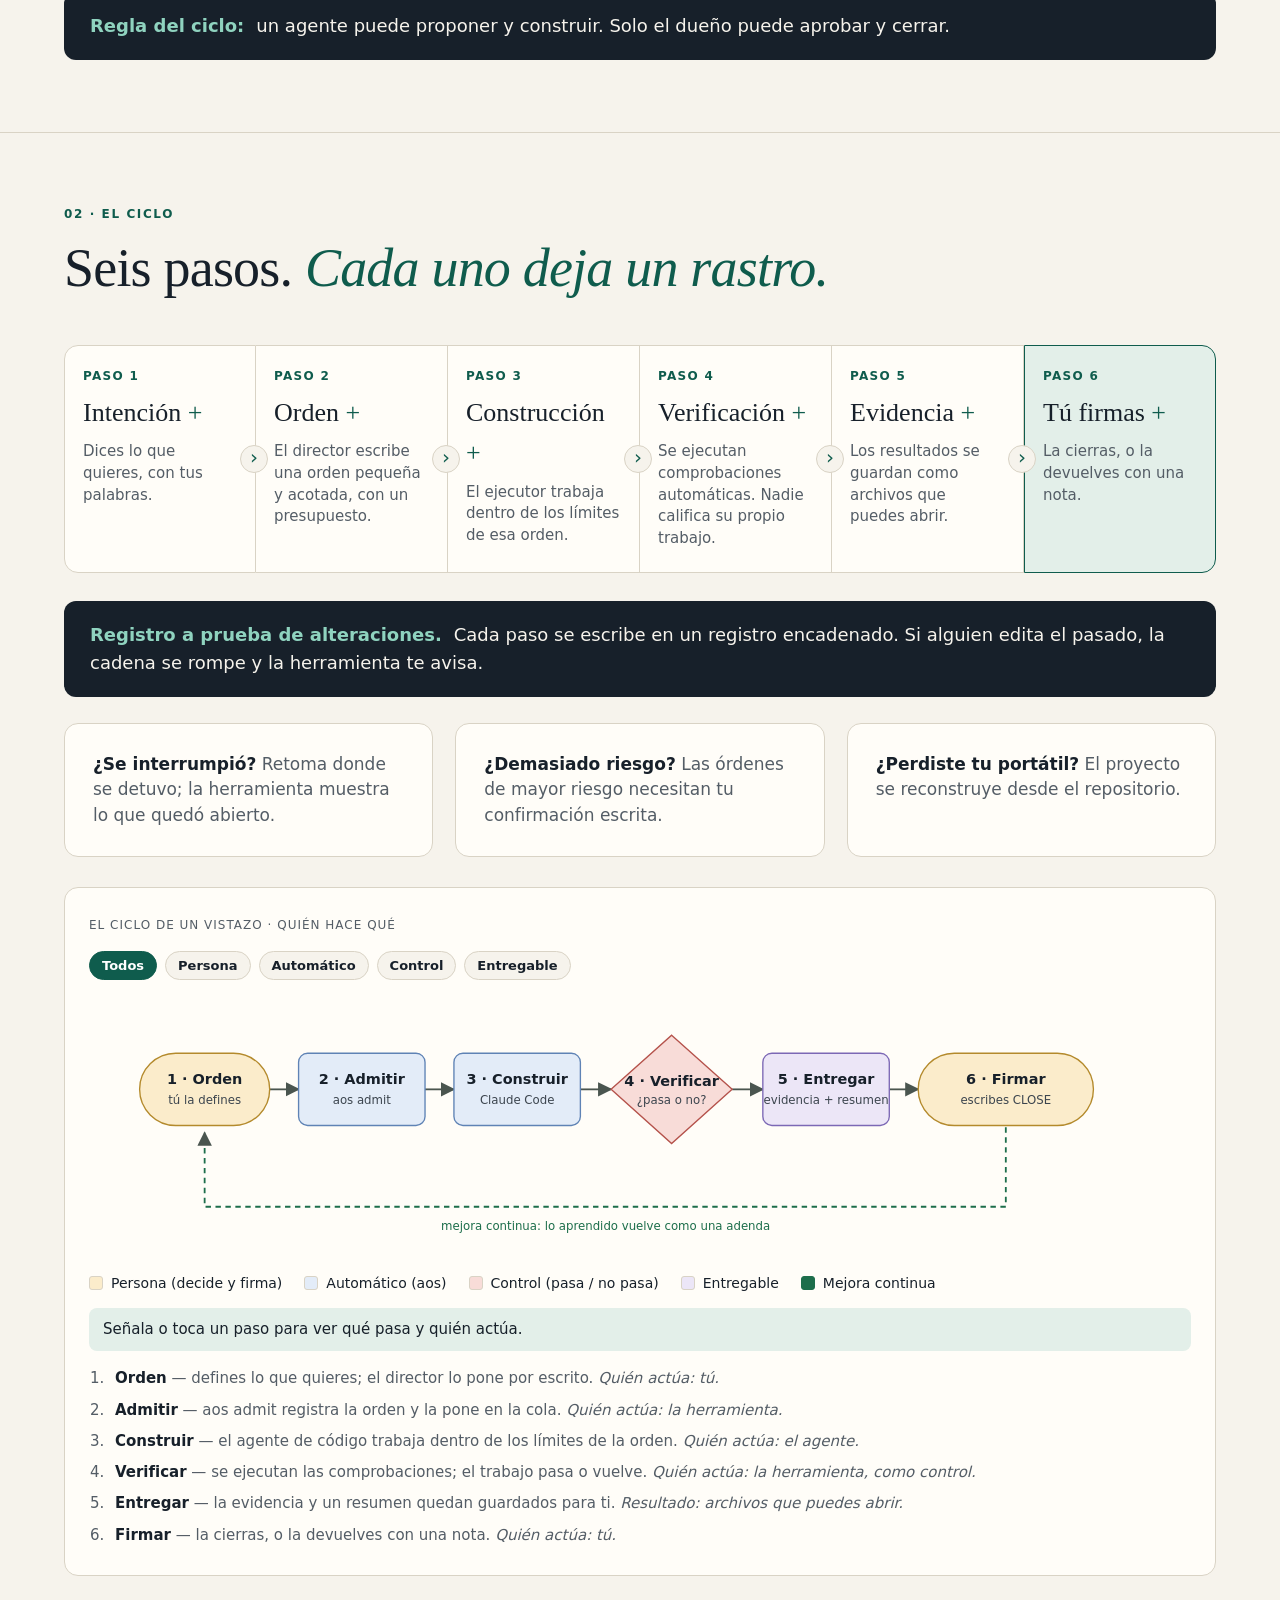
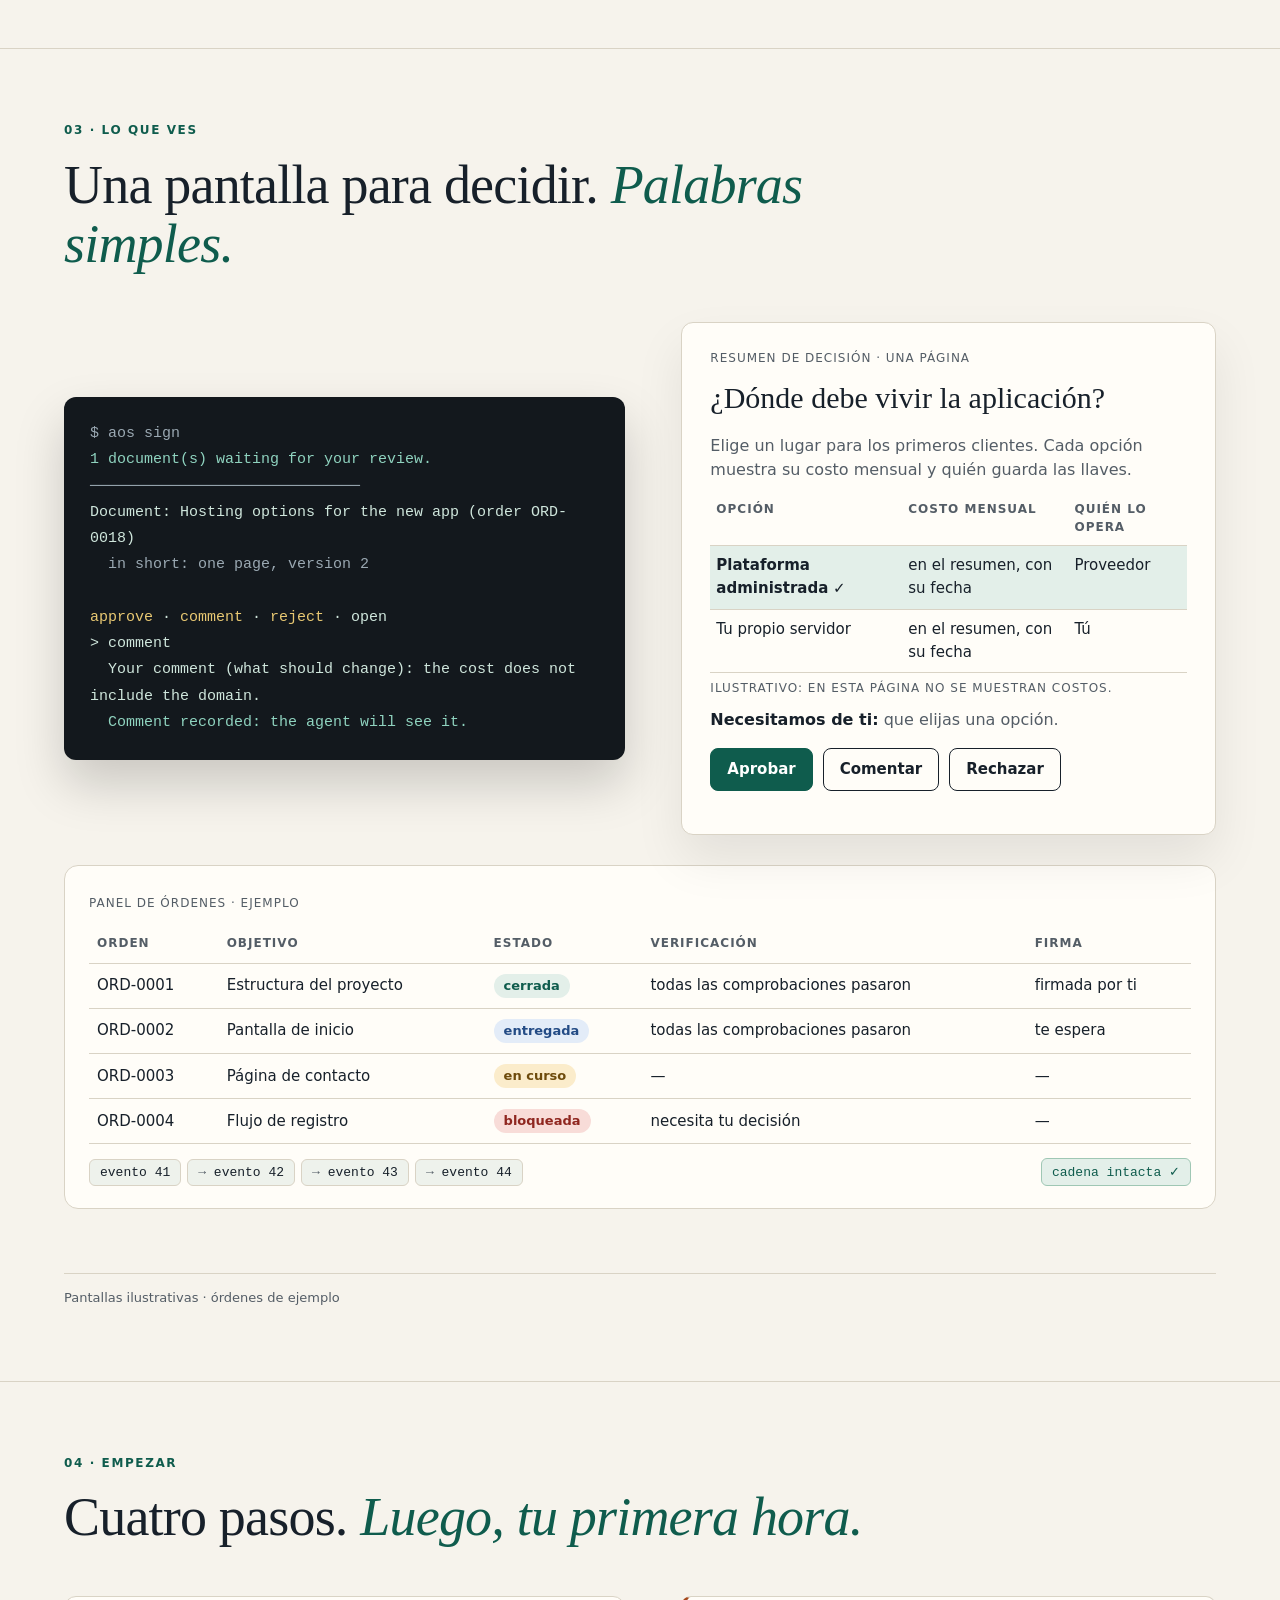
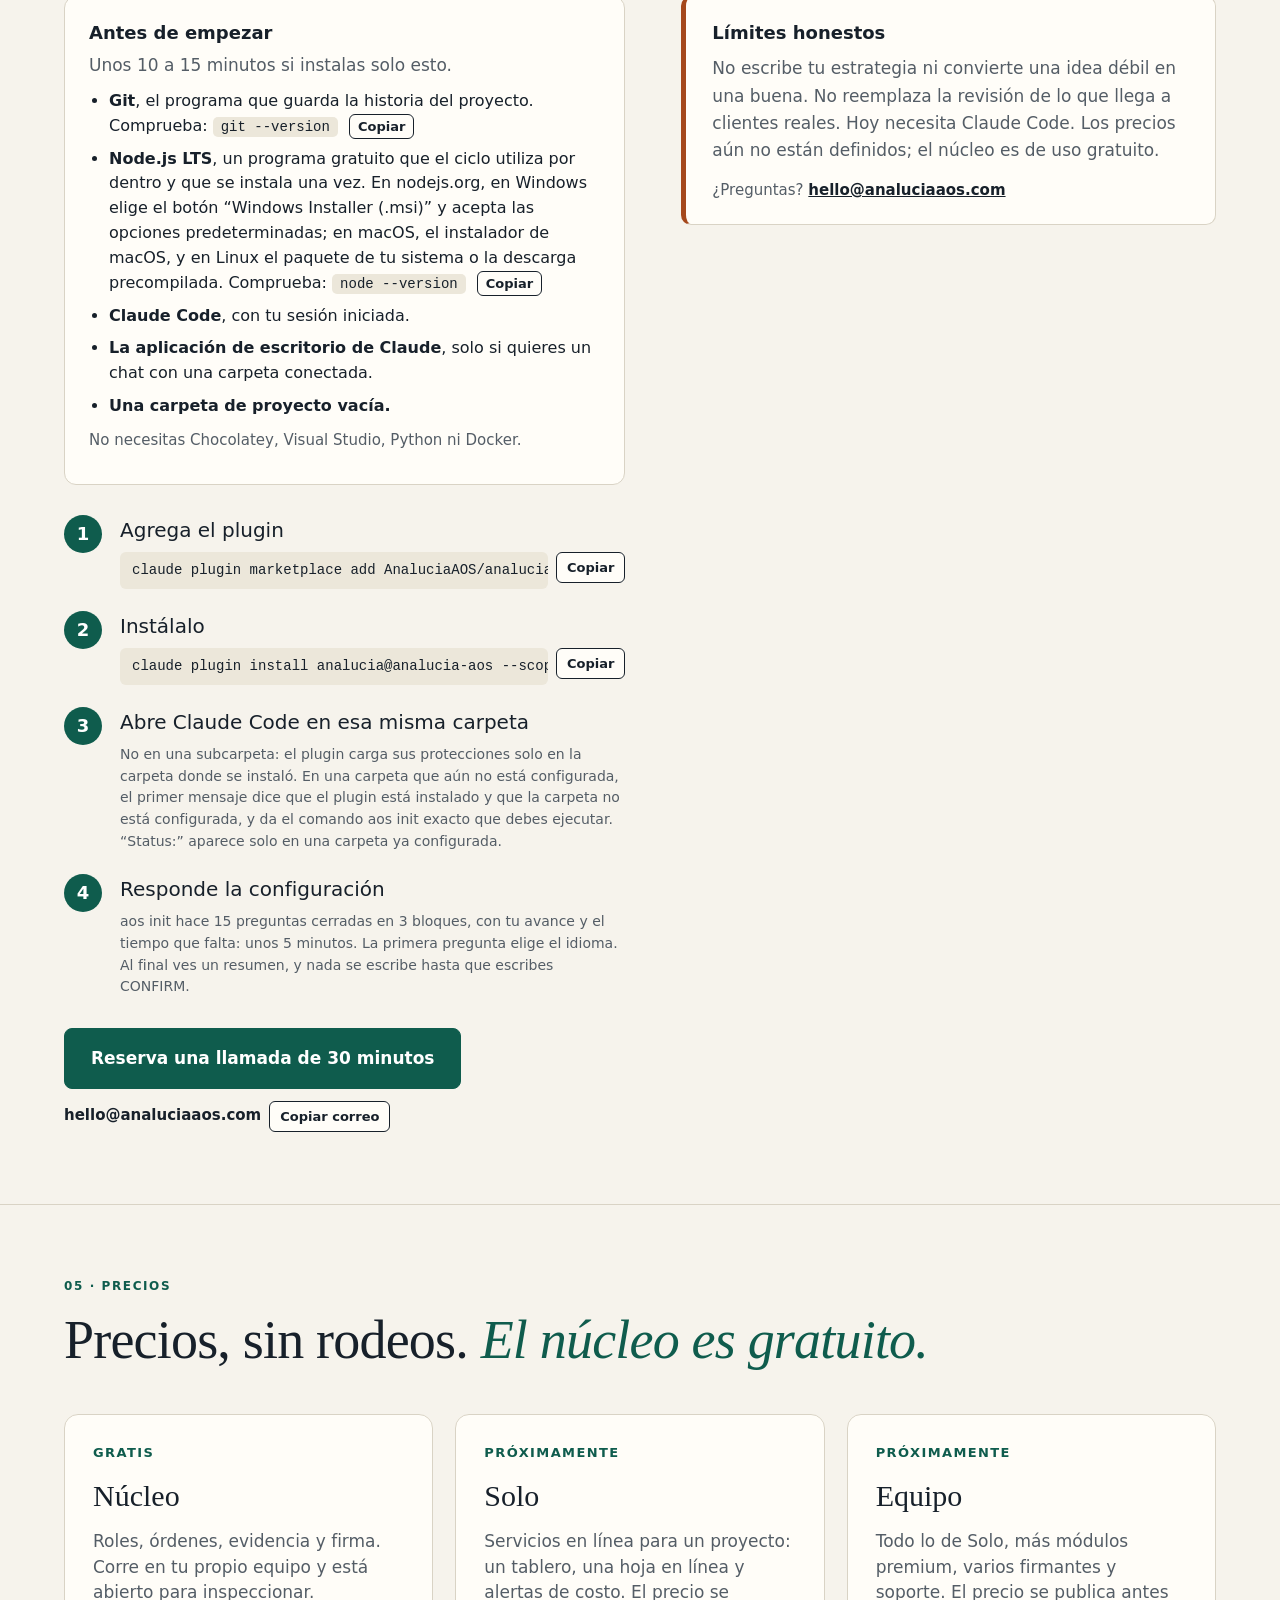
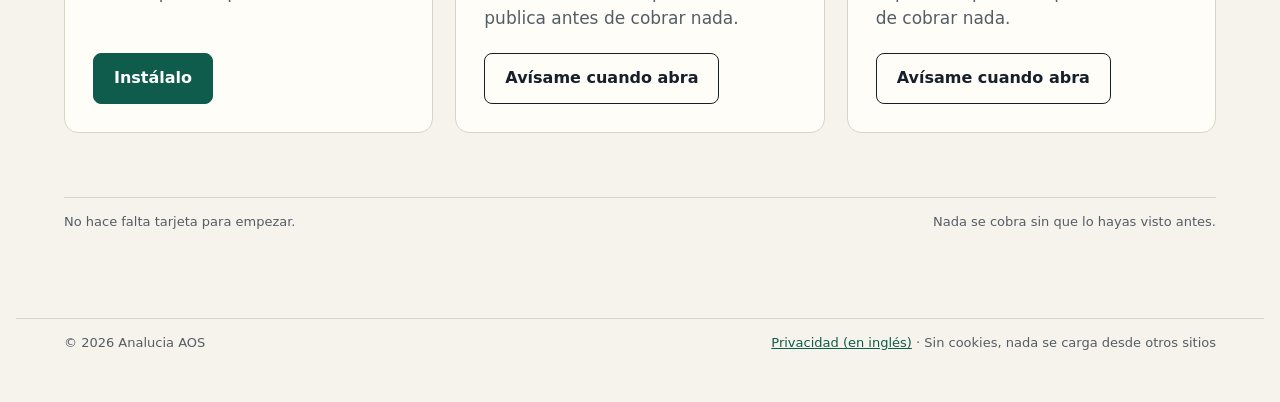
==== commit 0cf7ef3b: "Analucia AOS 0.3.0: README and site text" ====
--- a/site/es/index.html
+++ b/site/es/index.html
@@ -15,7 +15,7 @@
 /* One small inline script (ORD-0026, ORD-0027): progressive enhancement only. No storage, no cookies, no requests. */
 /* WhatsApp (ORD-0027 D): the number with its country code, digits only. Empty: WhatsApp is not shown. */
 var WHATSAPP_NUMBER = '';
-var WA_TEXT = 'Hola, me gustaría hablar sobre un diagnóstico de 30 minutos.';
+var WA_TEXT = 'Hola, me gustaría reservar una llamada de 30 minutos.';
 var WA_ALWAYS = true; /* Spanish page: shown to every reader once a number is set */
 document.documentElement.className = 'js';
 document.addEventListener('DOMContentLoaded', function () {
@@ -133,7 +133,7 @@
         <li><a href="../hi/index.html" hreflang="hi" lang="hi">हिन्दी</a></li>
       </ul>
     </nav>
-    <a class="btn btn-sm cta-top" href="mailto:hello@analuciaaos.com?subject=30-minute%20diagnostic">Reserva un diagnóstico de 30 minutos</a>
+    <a class="btn btn-sm cta-top" href="mailto:hello@analuciaaos.com?subject=30-minute%20call">Reserva una llamada de 30 minutos</a>
   </div>
 </header>
 <p class="wrap transnote" id="translation-note" role="note"><span>Traducción en revisión: todavía la debe revisar un lector nativo.</span></p>
@@ -152,7 +152,7 @@
       </ul>
       <div class="actions" data-contact>
         <a class="btn" href="#loop">Mira cómo funciona el ciclo</a>
-        <a class="btn o" href="mailto:hello@analuciaaos.com?subject=30-minute%20diagnostic">Reserva un diagnóstico de 30 minutos</a>
+        <a class="btn o" href="mailto:hello@analuciaaos.com?subject=30-minute%20call">Reserva una llamada de 30 minutos</a>
         <span class="mailcopy"><span class="addr" id="addr-top">hello@analuciaaos.com</span> <button type="button" class="copy" data-copy-email="addr-top" hidden>Copiar correo</button></span>
       </div>
       <p class="note"><span>Núcleo gratuito · abierto para inspeccionar</span><span aria-hidden="true">Desliza ↓</span></p>
@@ -318,7 +318,7 @@
             <li><div>Responde la configuración<span class="hint">aos init hace 15 preguntas cerradas en 3 bloques, con tu avance y el tiempo que falta: unos 5 minutos. La primera pregunta elige el idioma. Al final ves un resumen, y nada se escribe hasta que escribes CONFIRM.</span></div></li>
           </ol>
           <p class="sr-only" id="copy-status" aria-live="polite"></p>
-          <div class="actions" data-contact style="margin-top:30px"><a class="btn" href="mailto:hello@analuciaaos.com?subject=30-minute%20diagnostic">Reserva un diagnóstico de 30 minutos</a>
+          <div class="actions" data-contact style="margin-top:30px"><a class="btn" href="mailto:hello@analuciaaos.com?subject=30-minute%20call">Reserva una llamada de 30 minutos</a>
             <span class="mailcopy"><span class="addr" id="addr-start">hello@analuciaaos.com</span> <button type="button" class="copy" data-copy-email="addr-start" hidden>Copiar correo</button></span></div>
         </div>
         <aside class="lim" id="talk" data-nav="talk" aria-labelledby="h-lim">
@@ -335,8 +335,8 @@
       <h2 id="h-pricing">Precios, sin rodeos. <em>El núcleo es gratuito.</em></h2>
       <ul class="cards pricing">
         <li class="card"><p class="n">Gratis</p><h3>Núcleo</h3><p>Roles, órdenes, evidencia y firma. Corre en tu propio equipo y está abierto para inspeccionar.</p><a class="btn" href="#start">Instálalo</a></li>
-        <li class="card"><p class="n">Próximamente</p><h3>Servicios en línea</h3><p>Un tablero, una hoja en línea y módulos premium, en un servidor que opera el proyecto. El precio se publica antes de cobrar nada.</p><a class="btn o" href="mailto:hello@analuciaaos.com?subject=Online%20services">Avísame cuando abra</a></li>
-        <li class="card"><p class="n">Llamada</p><h3>Puesta en marcha</h3><p>Una llamada para configurar contigo tu primer proyecto.</p><a class="btn o" href="mailto:hello@analuciaaos.com?subject=30-minute%20diagnostic">Reserva un diagnóstico de 30 minutos</a></li>
+        <li class="card"><p class="n">Próximamente</p><h3>Solo</h3><p>Servicios en línea para un proyecto: un tablero, una hoja en línea y alertas de costo. El precio se publica antes de cobrar nada.</p><a class="btn o" href="mailto:hello@analuciaaos.com?subject=Notify%20me%20Solo">Avísame cuando abra</a></li>
+        <li class="card"><p class="n">Próximamente</p><h3>Equipo</h3><p>Todo lo de Solo, más módulos premium, varios firmantes y soporte. El precio se publica antes de cobrar nada.</p><a class="btn o" href="mailto:hello@analuciaaos.com?subject=Notify%20me%20Team">Avísame cuando abra</a></li>
       </ul>
       <p class="note"><span>No hace falta tarjeta para empezar.</span><span>Nada se cobra sin que lo hayas visto antes.</span></p>
     </div>
@@ -350,6 +350,6 @@
   </div>
 </footer>
 
-<div class="cta-bar"><a class="btn" href="mailto:hello@analuciaaos.com?subject=30-minute%20diagnostic">Reserva un diagnóstico de 30 minutos</a></div>
+<div class="cta-bar"><a class="btn" href="mailto:hello@analuciaaos.com?subject=30-minute%20call">Reserva una llamada de 30 minutos</a></div>
 </body>
 </html>
--- a/site/style.css
+++ b/site/style.css
@@ -247,7 +247,7 @@
 .doc table caption { caption-side: bottom; text-align: left; padding-top: 6px; }
 
 /* ---------- ORD-0027: contact, fixes, languages ---------- */
-/* A. The contact address as plain text, with a Copy email button next to the diagnostic button. */
+/* A. The contact address as plain text, with a Copy email button next to the call button. */
 .mailcopy { display: inline-flex; flex-wrap: wrap; align-items: center; gap: 8px; font-size: 15px; color: var(--ink); }
 .mailcopy .addr { font-weight: 600; user-select: all; }
 
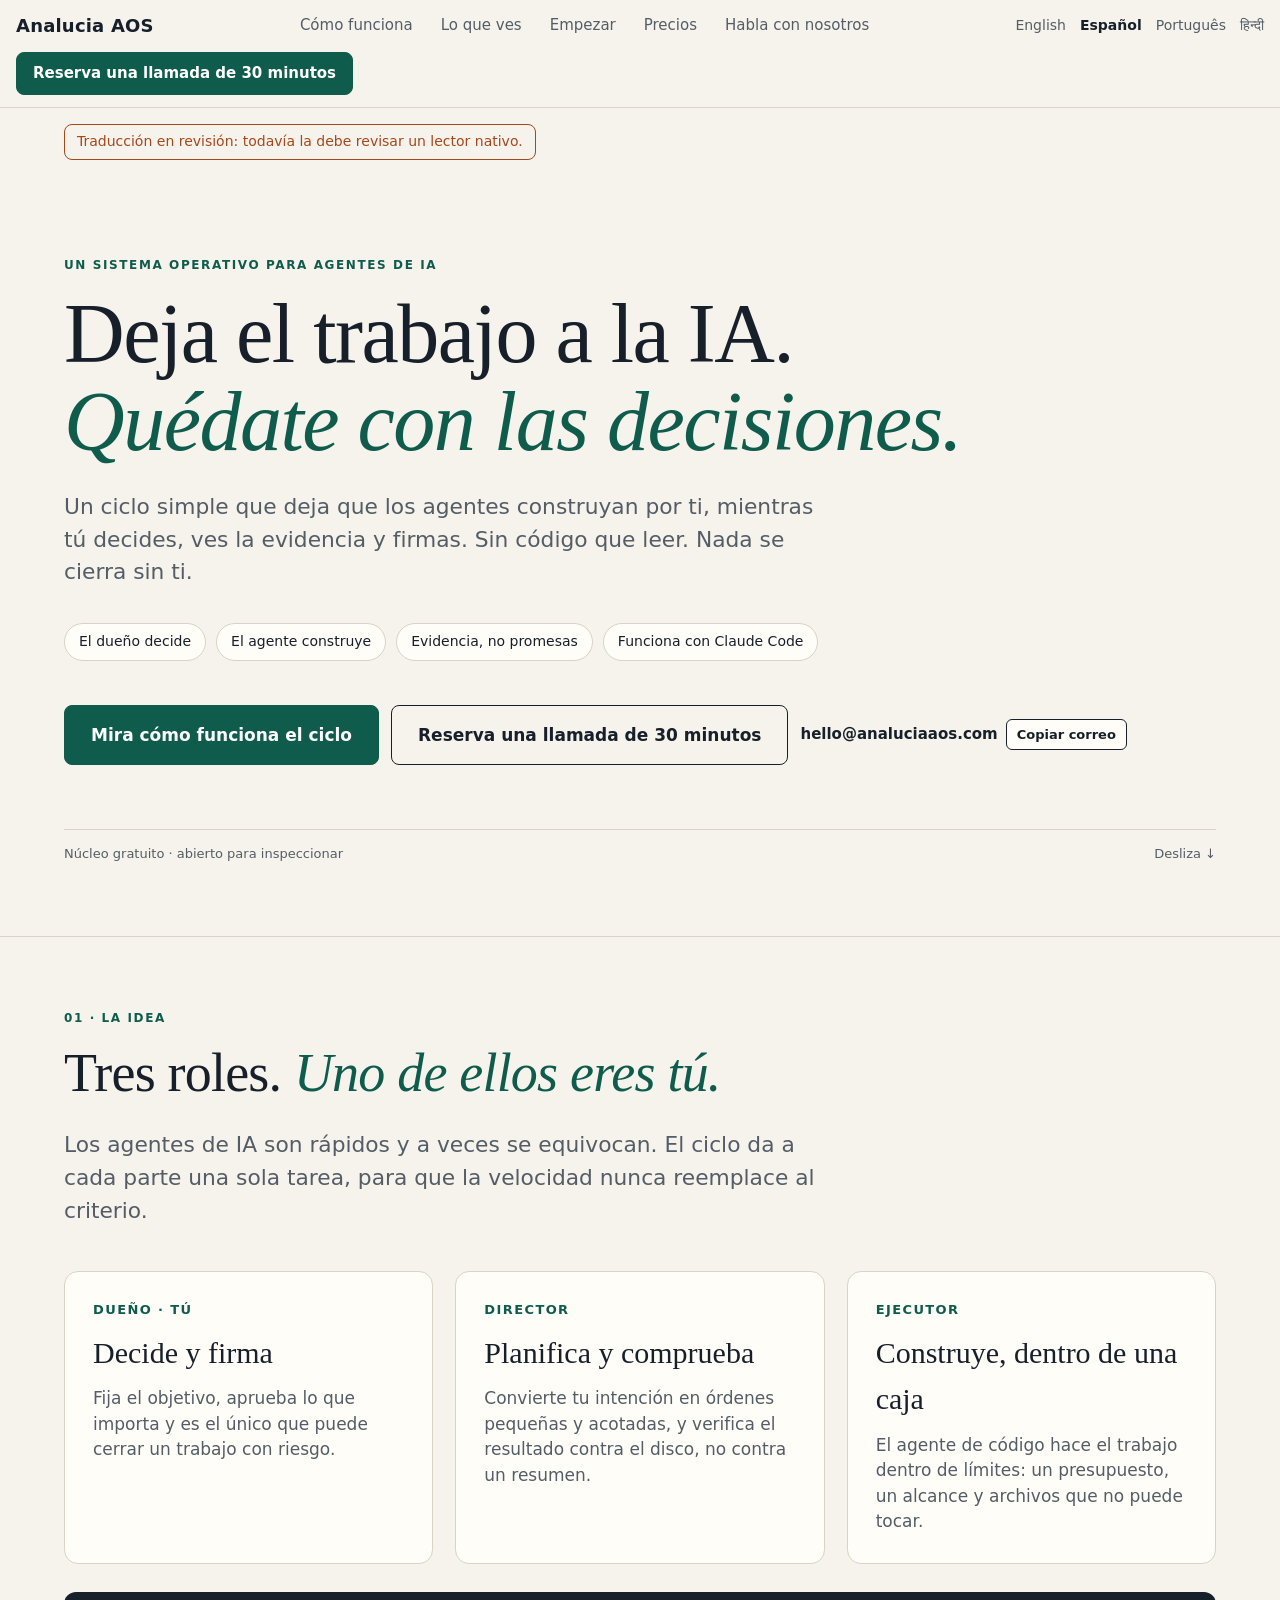
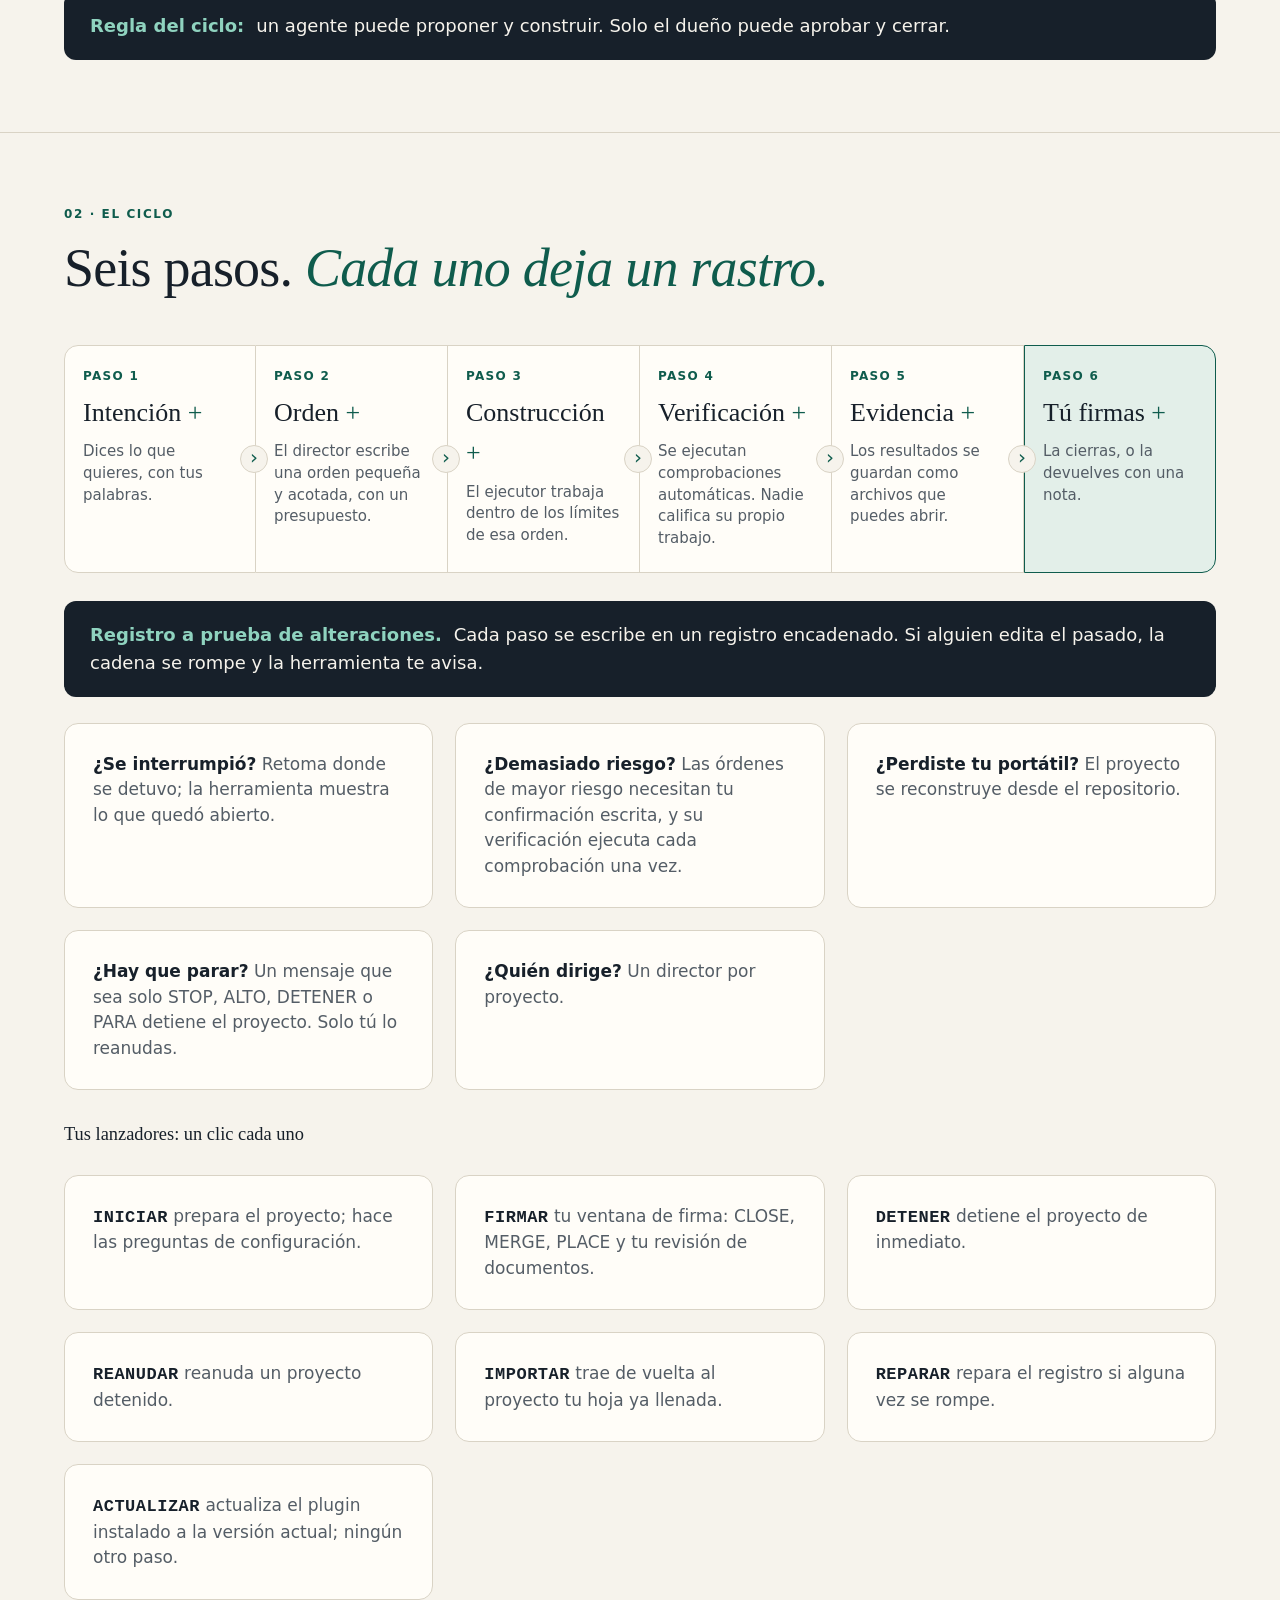
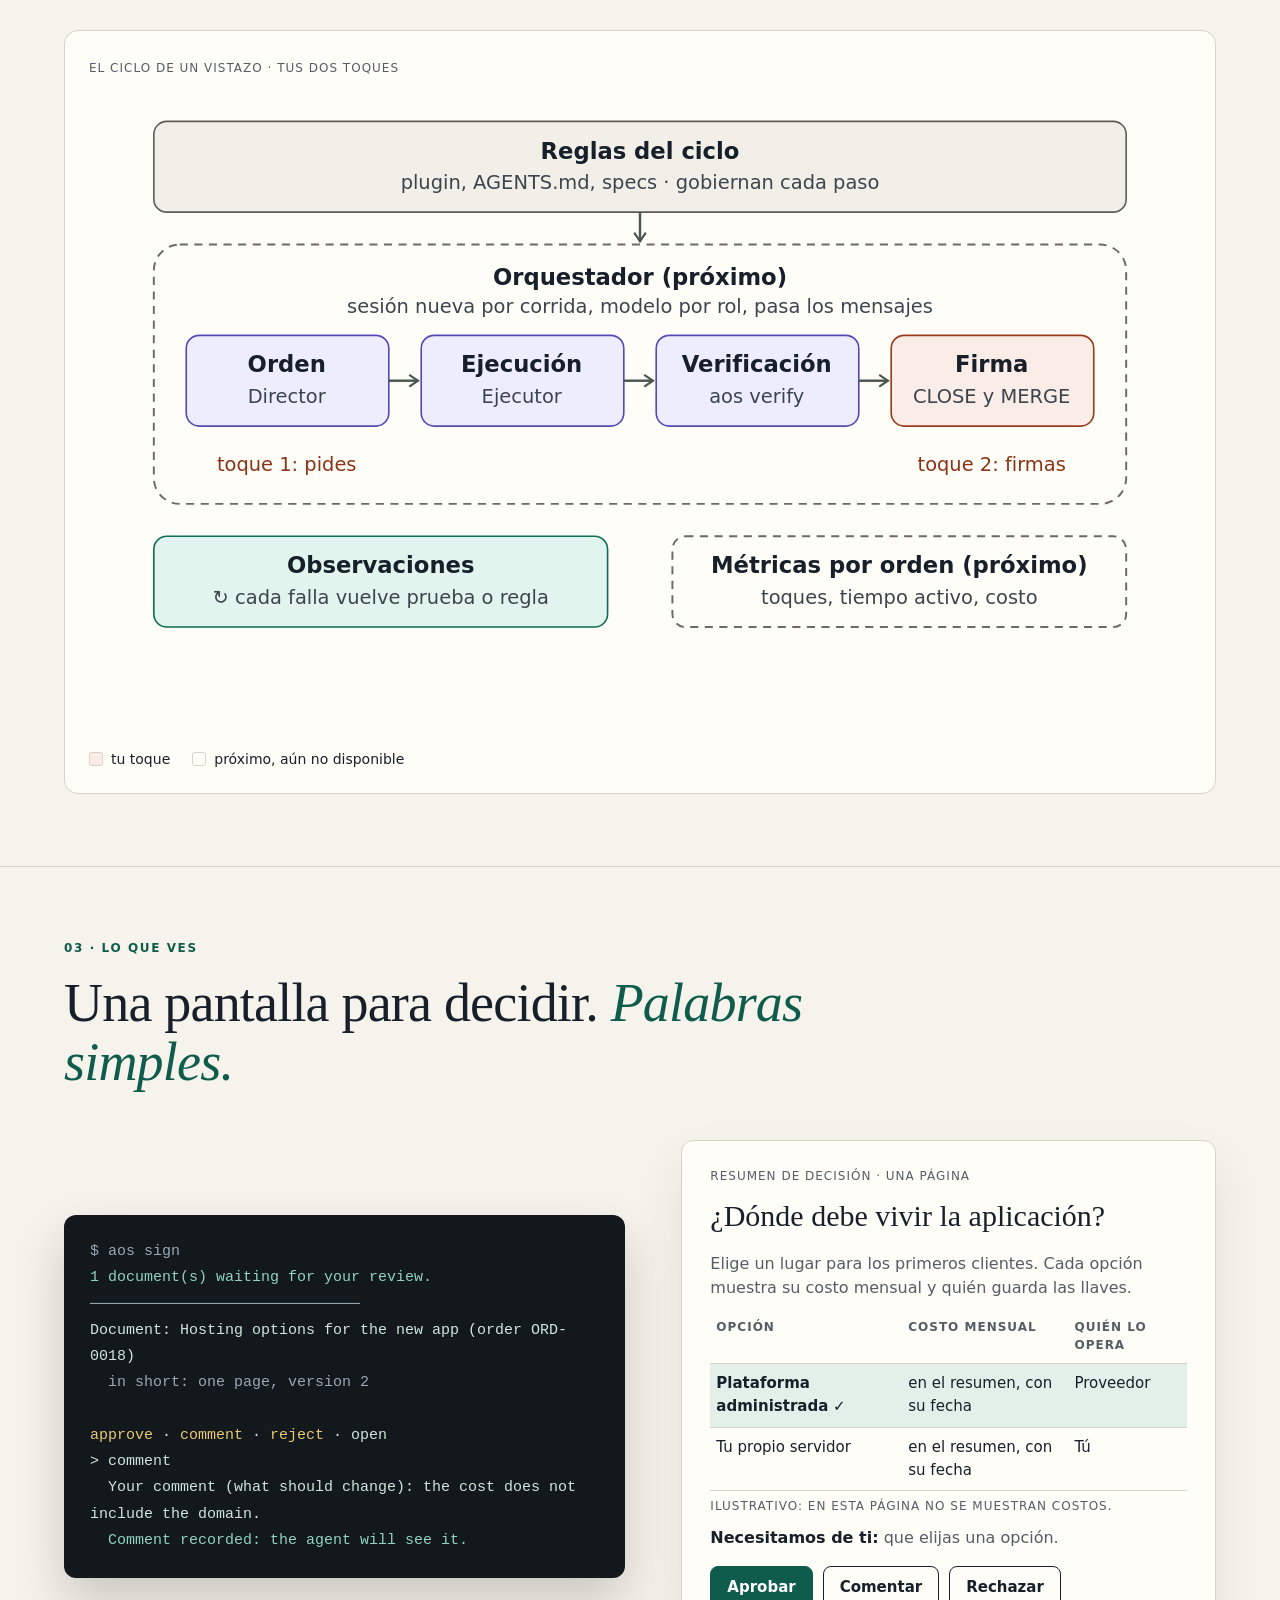
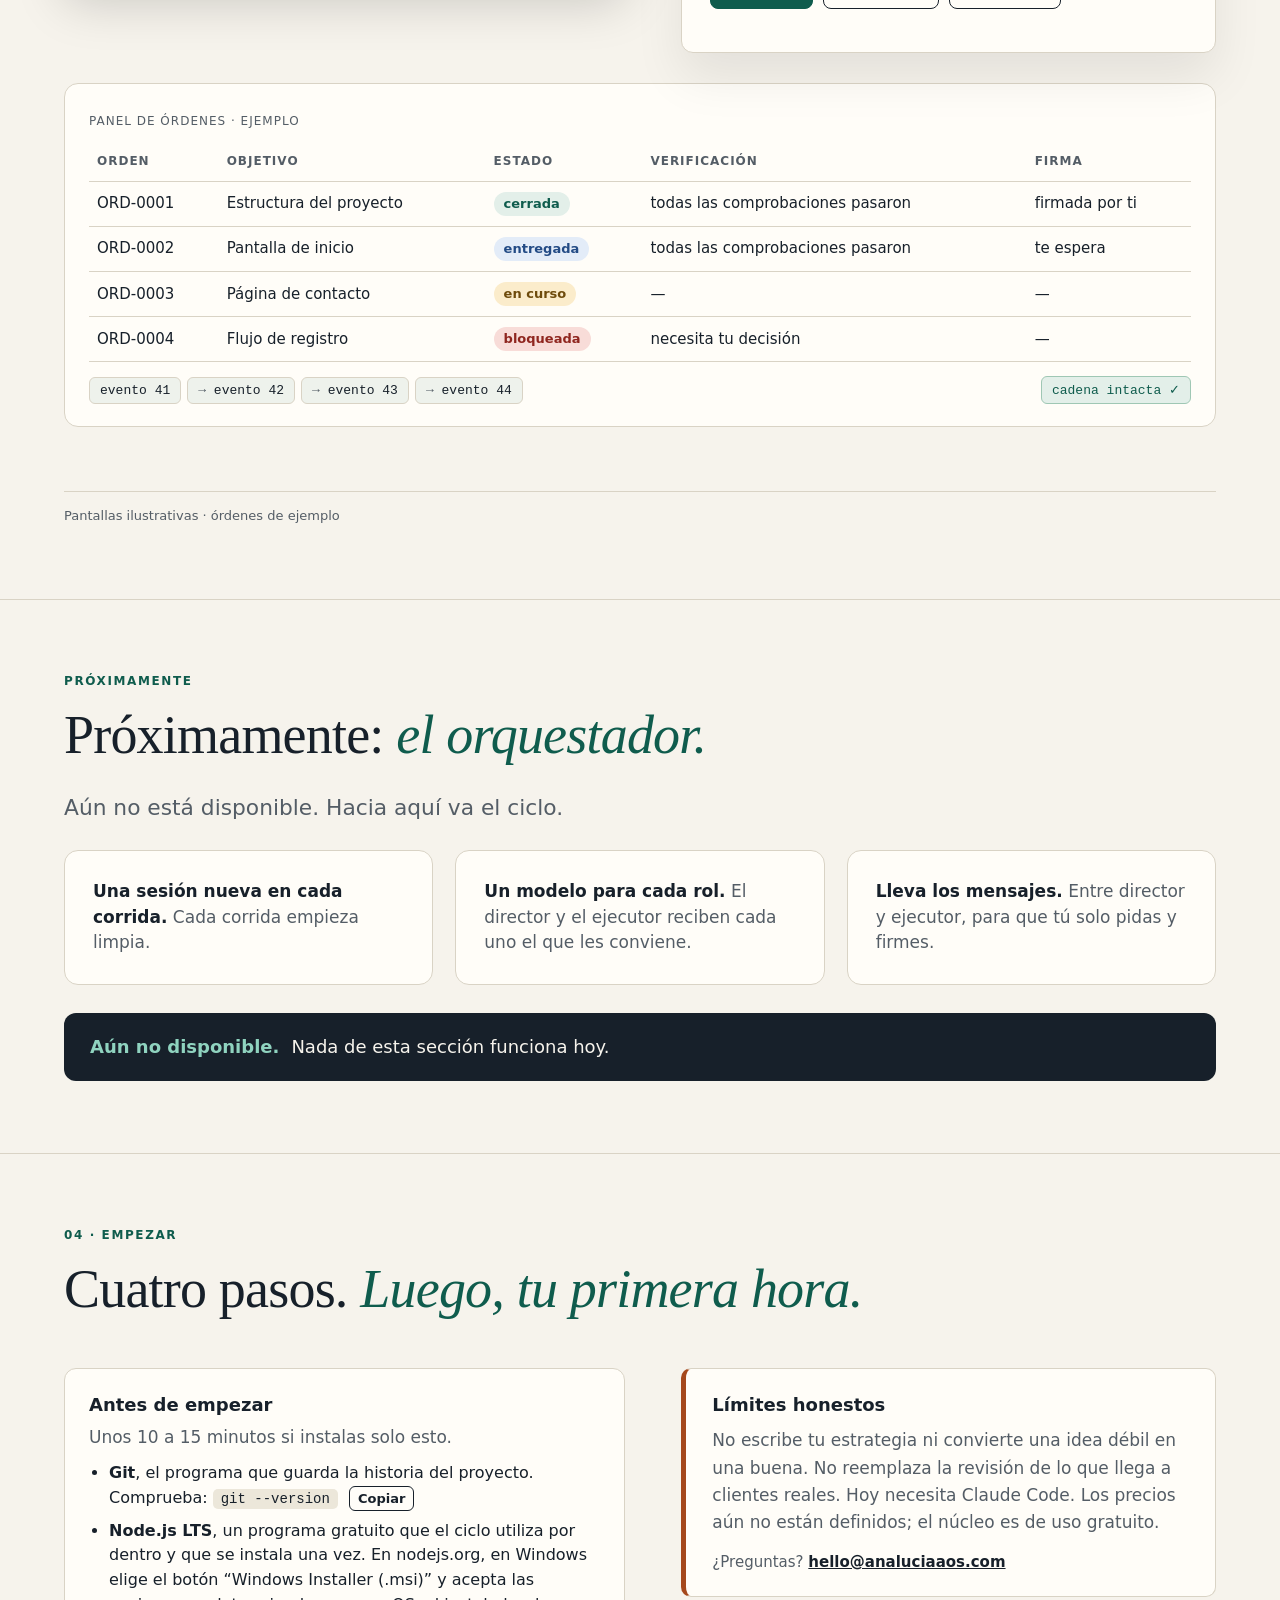
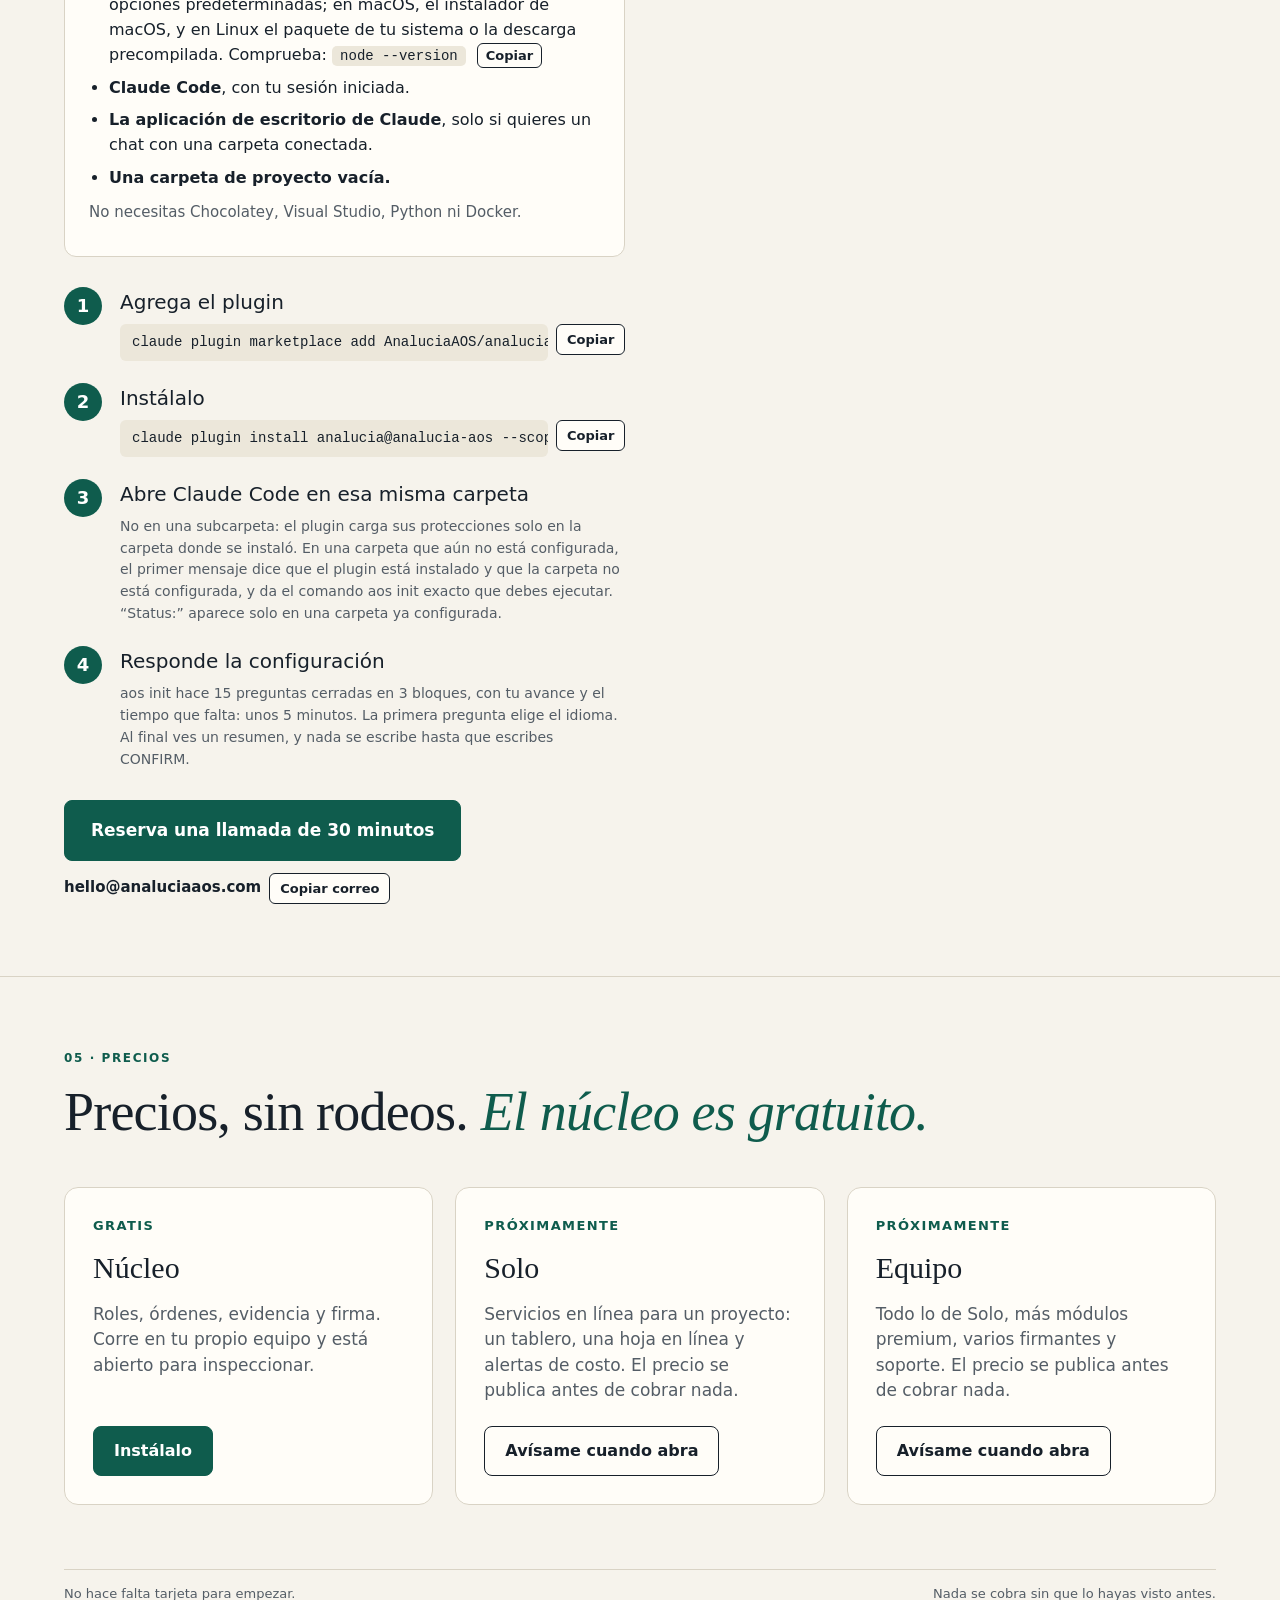
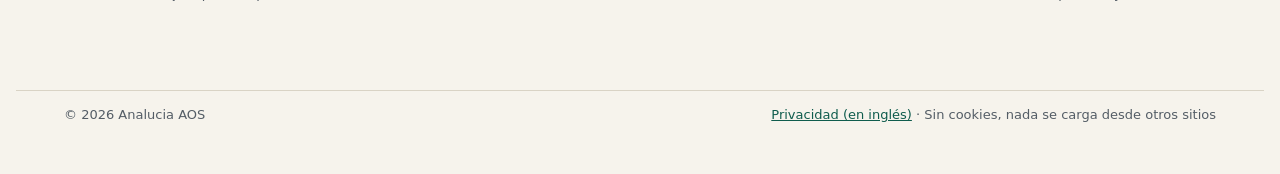
==== commit 79710e86: "Analucia AOS 0.9.0" ====
--- a/site/es/index.html
+++ b/site/es/index.html
@@ -86,28 +86,6 @@
     }, { rootMargin: '-45% 0px -50% 0px' });
     $('[data-nav]').forEach(function (s) { io.observe(s); });
   }
-  /* H. The loop diagram: highlight a step, filter by who acts */
-  var info = document.getElementById('flow-info');
-  var show = function (id) {
-    $('[data-step]').forEach(function (n) { n.classList.toggle('is-on', n.getAttribute('data-step') === id); });
-    var li = document.querySelector('#flow-list [data-step="' + id + '"]');
-    if (li) info.textContent = li.textContent;
-  };
-  $('.flow [data-step]').forEach(function (g) {
-    g.setAttribute('tabindex', '0'); g.setAttribute('role', 'button');
-    var id = g.getAttribute('data-step');
-    g.addEventListener('mouseenter', function () { show(id); });
-    g.addEventListener('focus', function () { show(id); });
-    g.addEventListener('click', function () { show(id); });
-  });
-  $('[data-filter]').forEach(function (b) {
-    b.hidden = false;
-    b.addEventListener('click', function () {
-      var who = b.getAttribute('data-filter');
-      $('[data-filter]').forEach(function (x) { x.setAttribute('aria-pressed', String(x === b)); });
-      $('[data-actor]').forEach(function (n) { n.classList.toggle('is-dim', who !== 'all' && n.getAttribute('data-actor') !== who); });
-    });
-  });
 });
 </script>
 </head>
@@ -181,60 +159,56 @@
         <li><p class="k">Paso 1</p><h3><button class="step-toggle" type="button" aria-controls="ex-1" aria-expanded="true">Intención</button></h3><p>Dices lo que quieres, con tus palabras.</p><p class="example" id="ex-1">Por ejemplo, escribes “agrega una página de contacto”. Por ahora no se necesita nada más de ti.</p></li>
         <li><p class="k">Paso 2</p><h3><button class="step-toggle" type="button" aria-controls="ex-2" aria-expanded="true">Orden</button></h3><p>El director escribe una orden pequeña y acotada, con un presupuesto.</p><p class="example" id="ex-2">La orden indica su presupuesto en minutos e intentos, su nivel de riesgo y las comprobaciones que demostrarán que está hecha.</p></li>
         <li><p class="k">Paso 3</p><h3><button class="step-toggle" type="button" aria-controls="ex-3" aria-expanded="true">Construcción</button></h3><p>El ejecutor trabaja dentro de los límites de esa orden.</p><p class="example" id="ex-3">Si el agente intenta editar una orden o sus comprobaciones, la herramienta bloquea el cambio antes de que ocurra, siempre que el plugin esté activo en la carpeta del proyecto.</p></li>
-        <li><p class="k">Paso 4</p><h3><button class="step-toggle" type="button" aria-controls="ex-4" aria-expanded="true">Verificación</button></h3><p>Se ejecutan comprobaciones automáticas. Nadie califica su propio trabajo.</p><p class="example" id="ex-4">Las comprobaciones las escribió el director, no el agente; una orden de riesgo alto las ejecuta dos veces.</p></li>
+        <li><p class="k">Paso 4</p><h3><button class="step-toggle" type="button" aria-controls="ex-4" aria-expanded="true">Verificación</button></h3><p>Se ejecutan comprobaciones automáticas. Nadie califica su propio trabajo.</p><p class="example" id="ex-4">Las comprobaciones las escribió el director, no el agente; una orden de riesgo alto ejecuta cada comprobación una vez y vuelve a ejecutar solo la que falló.</p></li>
         <li><p class="k">Paso 5</p><h3><button class="step-toggle" type="button" aria-controls="ex-5" aria-expanded="true">Evidencia</button></h3><p>Los resultados se guardan como archivos que puedes abrir.</p><p class="example" id="ex-5">El informe guarda la salida original de cada comprobación, junto a la orden a la que pertenece.</p></li>
-        <li><p class="k">Paso 6</p><h3><button class="step-toggle" type="button" aria-controls="ex-6" aria-expanded="true">Tú firmas</button></h3><p>La cierras, o la devuelves con una nota.</p><p class="example" id="ex-6">Escribes CLOSE para el trabajo que pasó, o comentas un documento; tu nota le llega al agente.</p></li>
+        <li><p class="k">Paso 6</p><h3><button class="step-toggle" type="button" aria-controls="ex-6" aria-expanded="true">Tú firmas</button></h3><p>La cierras, o la devuelves con una nota.</p><p class="example" id="ex-6">Escribes CLOSE para cerrar el trabajo que pasó y MERGE para llevar el trabajo firmado a la rama principal, los dos en FIRMAR; un borrador de orden se coloca con PLACE en la misma ventana. O comentas un documento; tu nota le llega al agente.</p></li>
       </ol>
       <p class="band"><strong>Registro a prueba de alteraciones.</strong>Cada paso se escribe en un registro encadenado. Si alguien edita el pasado, la cadena se rompe y la herramienta te avisa.</p>
       <ul class="cards small">
         <li class="card"><p><strong>¿Se interrumpió?</strong> Retoma donde se detuvo; la herramienta muestra lo que quedó abierto.</p></li>
-        <li class="card"><p><strong>¿Demasiado riesgo?</strong> Las órdenes de mayor riesgo necesitan tu confirmación escrita.</p></li>
+        <li class="card"><p><strong>¿Demasiado riesgo?</strong> Las órdenes de mayor riesgo necesitan tu confirmación escrita, y su verificación ejecuta cada comprobación una vez.</p></li>
         <li class="card"><p><strong>¿Perdiste tu portátil?</strong> El proyecto se reconstruye desde el repositorio.</p></li>
+        <li class="card"><p><strong>¿Hay que parar?</strong> Un mensaje que sea solo STOP, ALTO, DETENER o PARA detiene el proyecto. Solo tú lo reanudas.</p></li>
+        <li class="card"><p><strong>¿Quién dirige?</strong> Un director por proyecto.</p></li>
+      </ul>
+
+      <h3 class="sub" id="h-launch">Tus lanzadores: un clic cada uno</h3>
+      <ul class="cards small launch" aria-label="Tus lanzadores">
+        <li class="card"><p><strong>INICIAR</strong> prepara el proyecto; hace las preguntas de configuración.</p></li>
+        <li class="card"><p><strong>FIRMAR</strong> tu ventana de firma: CLOSE, MERGE, PLACE y tu revisión de documentos.</p></li>
+        <li class="card"><p><strong>DETENER</strong> detiene el proyecto de inmediato.</p></li>
+        <li class="card"><p><strong>REANUDAR</strong> reanuda un proyecto detenido.</p></li>
+        <li class="card"><p><strong>IMPORTAR</strong> trae de vuelta al proyecto tu hoja ya llenada.</p></li>
+        <li class="card"><p><strong>REPARAR</strong> repara el registro si alguna vez se rompe.</p></li>
+        <li class="card"><p><strong>ACTUALIZAR</strong> actualiza el plugin instalado a la versión actual; ningún otro paso.</p></li>
       </ul>
 
       <figure class="panel" aria-labelledby="flow-title">
-        <figcaption><span class="kicker" id="flow-title">El ciclo de un vistazo · quién hace qué</span></figcaption>
-        <div class="filters" role="group" aria-label="Mostrar los pasos según quién actúa">
-          <button type="button" data-filter="all" aria-pressed="true" hidden>Todos</button>
-          <button type="button" data-filter="person" aria-pressed="false" hidden>Persona</button>
-          <button type="button" data-filter="auto" aria-pressed="false" hidden>Automático</button>
-          <button type="button" data-filter="gate" aria-pressed="false" hidden>Control</button>
-          <button type="button" data-filter="deliverable" aria-pressed="false" hidden>Entregable</button>
-        </div>
+        <figcaption><span class="kicker" id="flow-title">El ciclo de un vistazo · tus dos toques</span></figcaption>
         <div class="flow-scroll">
-          <svg class="flow" viewBox="0 0 1220 300" role="img" aria-labelledby="flow-svg-t flow-svg-d" focusable="false">
-            <title id="flow-svg-t">El flujo del ciclo</title>
-            <desc id="flow-svg-d">Orden, admisión, construcción, verificación, entrega, firma, y un retorno punteado de la firma a la orden para la mejora continua.</desc>
-            <defs><marker id="arr" viewBox="0 0 10 10" refX="9" refY="5" markerWidth="8" markerHeight="8" orient="auto"><path d="M0 0L10 5L0 10z" class="ar"/></marker></defs>
-            <g class="edges">
-              <path d="M200 110H232"/><path d="M372 110H404"/><path d="M544 110H578"/><path d="M712 110H746"/><path d="M886 110H918"/>
-              <path class="loopback" d="M1015 152V240H128V158"/>
-            </g>
-            <g data-step="order" data-actor="person"><rect class="n person" x="56" y="70" width="144" height="80" rx="40"/><text x="128" y="104" class="t">1 · Orden</text><text x="128" y="126" class="s">tú la defines</text></g>
-            <g data-step="admit" data-actor="auto"><rect class="n auto" x="232" y="70" width="140" height="80" rx="10"/><text x="302" y="104" class="t">2 · Admitir</text><text x="302" y="126" class="s">aos admit</text></g>
-            <g data-step="build" data-actor="auto"><rect class="n auto" x="404" y="70" width="140" height="80" rx="10"/><text x="474" y="104" class="t">3 · Construir</text><text x="474" y="126" class="s">Claude Code</text></g>
-            <g data-step="verify" data-actor="gate"><path class="n gate" d="M645 50L712 110L645 170L578 110z"/><text x="645" y="106" class="t">4 · Verificar</text><text x="645" y="126" class="s">¿pasa o no?</text></g>
-            <g data-step="deliver" data-actor="deliverable"><rect class="n deliverable" x="746" y="70" width="140" height="80" rx="10"/><text x="816" y="104" class="t">5 · Entregar</text><text x="816" y="126" class="s">evidencia + resumen</text></g>
-            <g data-step="sign" data-actor="person"><rect class="n person" x="918" y="70" width="194" height="80" rx="40"/><text x="1015" y="104" class="t">6 · Firmar</text><text x="1015" y="126" class="s">escribes CLOSE</text></g>
-            <text x="572" y="266" class="s improve">mejora continua: lo aprendido vuelve como una adenda</text>
+          <svg class="loopd" id="loop-diagram" viewBox="0 0 680 400" role="img" aria-labelledby="loop-svg-t loop-svg-d" focusable="false">
+            <title id="loop-svg-t">El ciclo con tus dos toques</title>
+            <desc id="loop-svg-d">Las reglas del ciclo gobiernan cada paso. Dentro del orquestador, que viene después: la orden del director, la ejecución del ejecutor, la verificación con aos verify y la firma con CLOSE y MERGE. Toque uno: tú pides. Toque dos: tú firmas. Las observaciones convierten cada falla en una prueba o una regla. Las métricas por orden vienen después.</desc>
+            <defs><marker id="arr" viewBox="0 0 10 10" refX="8" refY="5" markerWidth="6" markerHeight="6" orient="auto"><path d="M2 1L8 5L2 9" class="ar"/></marker></defs>
+            <rect class="b rules" x="40" y="20" width="600" height="56" rx="8"/>
+            <text x="340" y="38" class="h">Reglas del ciclo</text><text x="340" y="58" class="s">plugin, AGENTS.md, specs · gobiernan cada paso</text>
+            <path class="ln" d="M340 76V94"/>
+            <rect class="b soon" x="40" y="96" width="600" height="160" rx="16"/>
+            <text x="340" y="116" class="h">Orquestador (próximo)</text><text x="340" y="134" class="s">sesión nueva por corrida, modelo por rol, pasa los mensajes</text>
+            <rect class="b step" x="60" y="152" width="125" height="56" rx="8"/><text x="122" y="170" class="h">Orden</text><text x="122" y="190" class="s">Director</text>
+            <rect class="b step" x="205" y="152" width="125" height="56" rx="8"/><text x="267" y="170" class="h">Ejecución</text><text x="267" y="190" class="s">Ejecutor</text>
+            <rect class="b step" x="350" y="152" width="125" height="56" rx="8"/><text x="412" y="170" class="h">Verificación</text><text x="412" y="190" class="s">aos verify</text>
+            <rect class="b touch" x="495" y="152" width="125" height="56" rx="8"/><text x="557" y="170" class="h">Firma</text><text x="557" y="190" class="s">CLOSE y MERGE</text>
+            <path class="ln" d="M185 180H203"/><path class="ln" d="M330 180H348"/><path class="ln" d="M475 180H493"/>
+            <text x="122" y="232" class="s tt">toque 1: pides</text><text x="557" y="232" class="s tt">toque 2: firmas</text>
+            <rect class="b obs" x="40" y="276" width="280" height="56" rx="8"/><text x="180" y="294" class="h">Observaciones</text><text x="180" y="314" class="s">↻ cada falla vuelve prueba o regla</text>
+            <rect class="b soon" x="360" y="276" width="280" height="56" rx="8"/><text x="500" y="294" class="h">Métricas por orden (próximo)</text><text x="500" y="314" class="s">toques, tiempo activo, costo</text>
           </svg>
         </div>
         <ul class="legend" aria-label="Leyenda">
-          <li><i class="sw person"></i>Persona (decide y firma)</li>
-          <li><i class="sw auto"></i>Automático (aos)</li>
-          <li><i class="sw gate"></i>Control (pasa / no pasa)</li>
-          <li><i class="sw deliverable"></i>Entregable</li>
-          <li><i class="sw improve"></i>Mejora continua</li>
+          <li><i class="sw touch"></i>tu toque</li>
+          <li><i class="sw soon"></i>próximo, aún no disponible</li>
         </ul>
-        <p class="flow-info" id="flow-info" aria-live="polite">Señala o toca un paso para ver qué pasa y quién actúa.</p>
-        <ol class="flow-list" id="flow-list">
-          <li data-step="order" data-actor="person"><strong>Orden</strong> — defines lo que quieres; el director lo pone por escrito. <em>Quién actúa: tú.</em></li>
-          <li data-step="admit" data-actor="auto"><strong>Admitir</strong> — aos admit registra la orden y la pone en la cola. <em>Quién actúa: la herramienta.</em></li>
-          <li data-step="build" data-actor="auto"><strong>Construir</strong> — el agente de código trabaja dentro de los límites de la orden. <em>Quién actúa: el agente.</em></li>
-          <li data-step="verify" data-actor="gate"><strong>Verificar</strong> — se ejecutan las comprobaciones; el trabajo pasa o vuelve. <em>Quién actúa: la herramienta, como control.</em></li>
-          <li data-step="deliver" data-actor="deliverable"><strong>Entregar</strong> — la evidencia y un resumen quedan guardados para ti. <em>Resultado: archivos que puedes abrir.</em></li>
-          <li data-step="sign" data-actor="person"><strong>Firmar</strong> — la cierras, o la devuelves con una nota. <em>Quién actúa: tú.</em></li>
-        </ol>
       </figure>
     </div>
   </section>
@@ -290,6 +264,20 @@
         </div>
       </figure>
       <p class="note"><span>Pantallas ilustrativas · órdenes de ejemplo</span></p>
+    </div>
+  </section>
+
+  <section class="view" id="next" data-status="not-available" aria-labelledby="h-next">
+    <div class="wrap">
+      <p class="tag">Próximamente</p>
+      <h2 id="h-next">Próximamente: <em>el orquestador.</em></h2>
+      <p class="lead">Aún no está disponible. Hacia aquí va el ciclo.</p>
+      <ul class="cards small">
+        <li class="card"><p><strong>Una sesión nueva en cada corrida.</strong> Cada corrida empieza limpia.</p></li>
+        <li class="card"><p><strong>Un modelo para cada rol.</strong> El director y el ejecutor reciben cada uno el que les conviene.</p></li>
+        <li class="card"><p><strong>Lleva los mensajes.</strong> Entre director y ejecutor, para que tú solo pidas y firmes.</p></li>
+      </ul>
+      <p class="band"><strong>Aún no disponible.</strong>Nada de esta sección funciona hoy.</p>
     </div>
   </section>
 
--- a/site/style.css
+++ b/site/style.css
@@ -217,6 +217,23 @@
 .flow [data-step] { cursor: pointer; }
 .flow [data-step].is-on .n { stroke-width: 3.5; }
 .is-dim { opacity: .28; }
+.loopd { display: block; width: 100%; min-width: 640px; height: auto; }
+.loopd text { text-anchor: middle; dominant-baseline: central; }
+.loopd .h { font: 600 14px var(--sans); fill: #17202a; }
+.loopd .s { font: 12px var(--sans); fill: #3c454e; }
+.loopd .tt { fill: #8a3417; }
+.loopd .b { stroke-width: 1; }
+.loopd .rules { fill: #f1efe8; stroke: #5f5e5a; }
+.loopd .step { fill: #eeedfe; stroke: #534ab7; }
+.loopd .touch { fill: #faece7; stroke: #993c1d; }
+.loopd .obs { fill: #e1f5ee; stroke: #0f6e56; }
+.loopd .soon { fill: none; stroke: #6b6a65; stroke-width: 1.2; stroke-dasharray: 5 4; }
+.loopd .ln { fill: none; stroke: #4a554f; stroke-width: 1.5; marker-end: url(#arr); }
+.loopd .ar { fill: none; stroke: #4a554f; stroke-width: 1.5; }
+.sw.touch { background: #faece7; border-color: #993c1d; }
+.sw.soon { background: transparent; border: 1px dashed #6b6a65; }
+.sub { font-size: 1.15rem; margin: 30px 0 4px; }
+.launch strong { font-family: var(--mono); letter-spacing: .5px; }
 .legend { list-style: none; padding: 0; margin: 12px 0 0; display: flex; flex-wrap: wrap; gap: 8px 22px; font-size: 14px; }
 .legend .sw { display: inline-block; width: 14px; height: 14px; border-radius: 3px; margin-right: 8px; vertical-align: -2px; border: 1px solid var(--line); }
 .sw.person { background: #fbeccb; }
